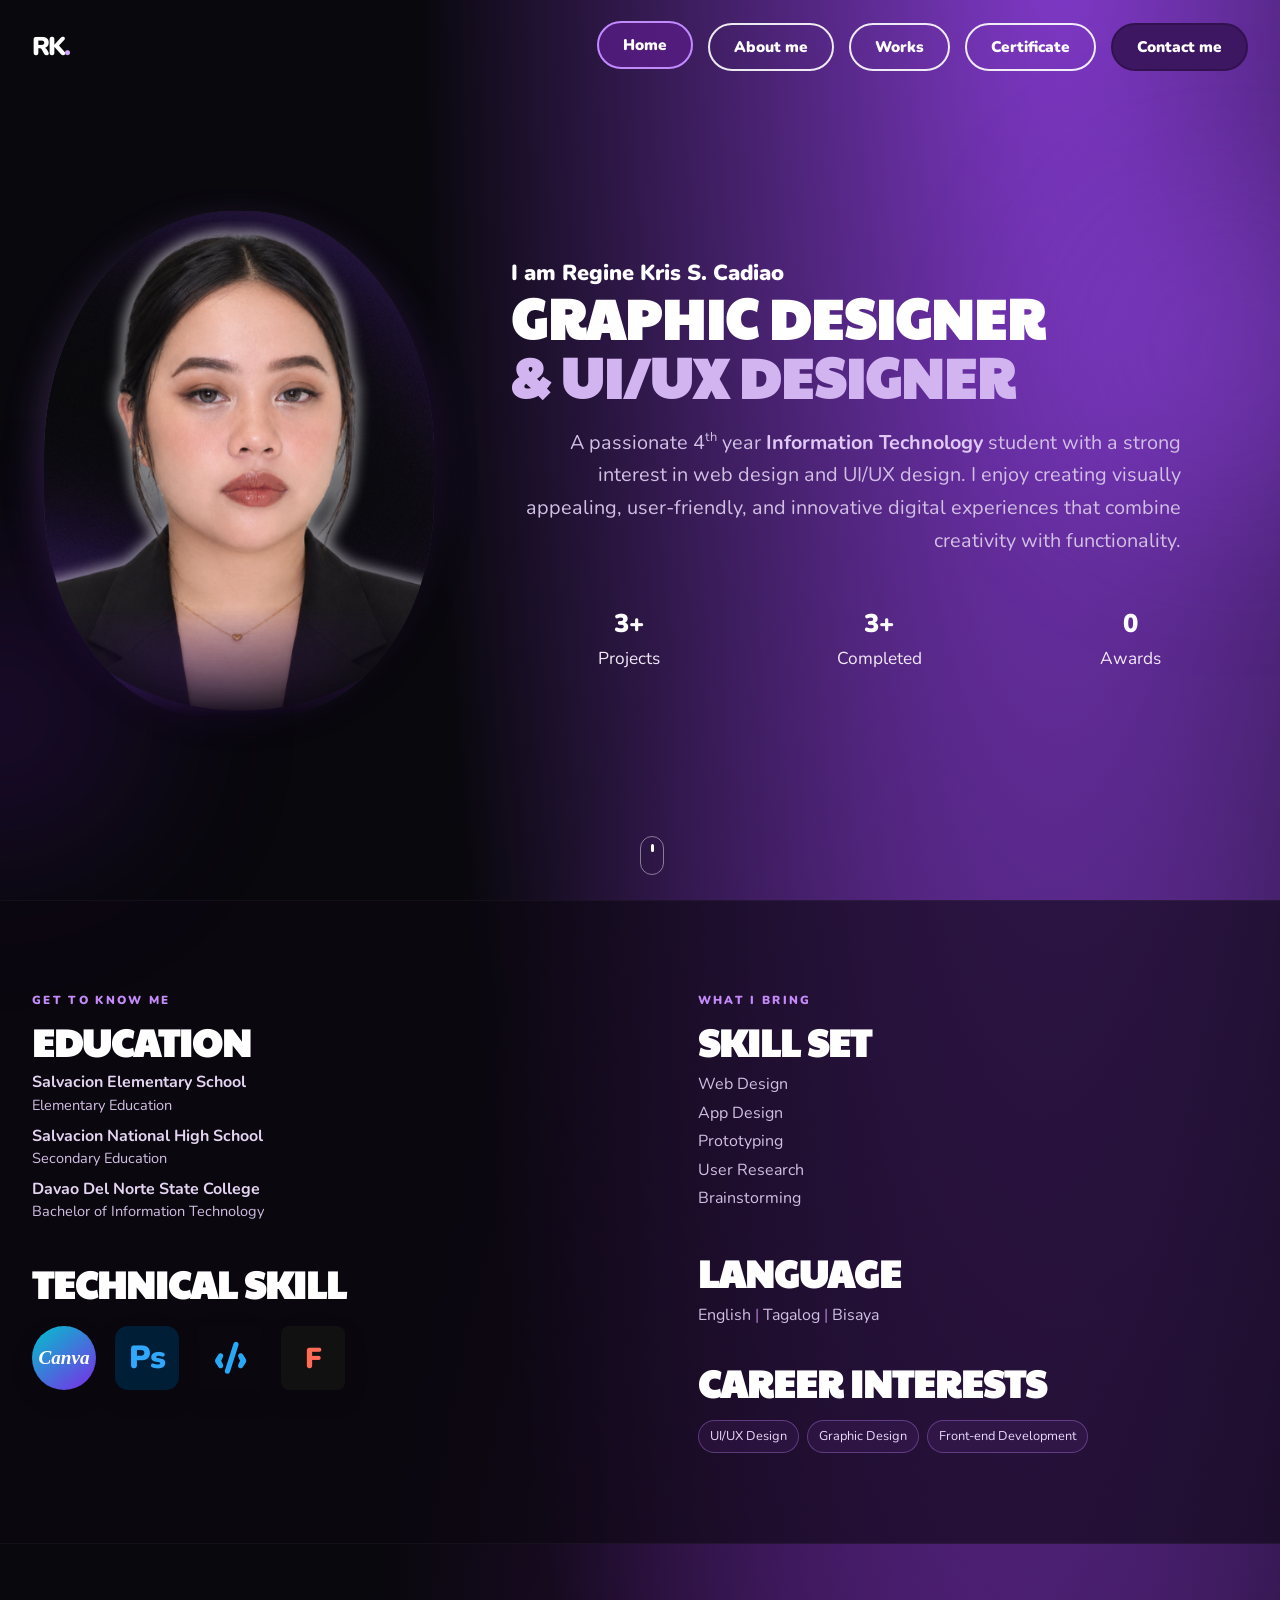
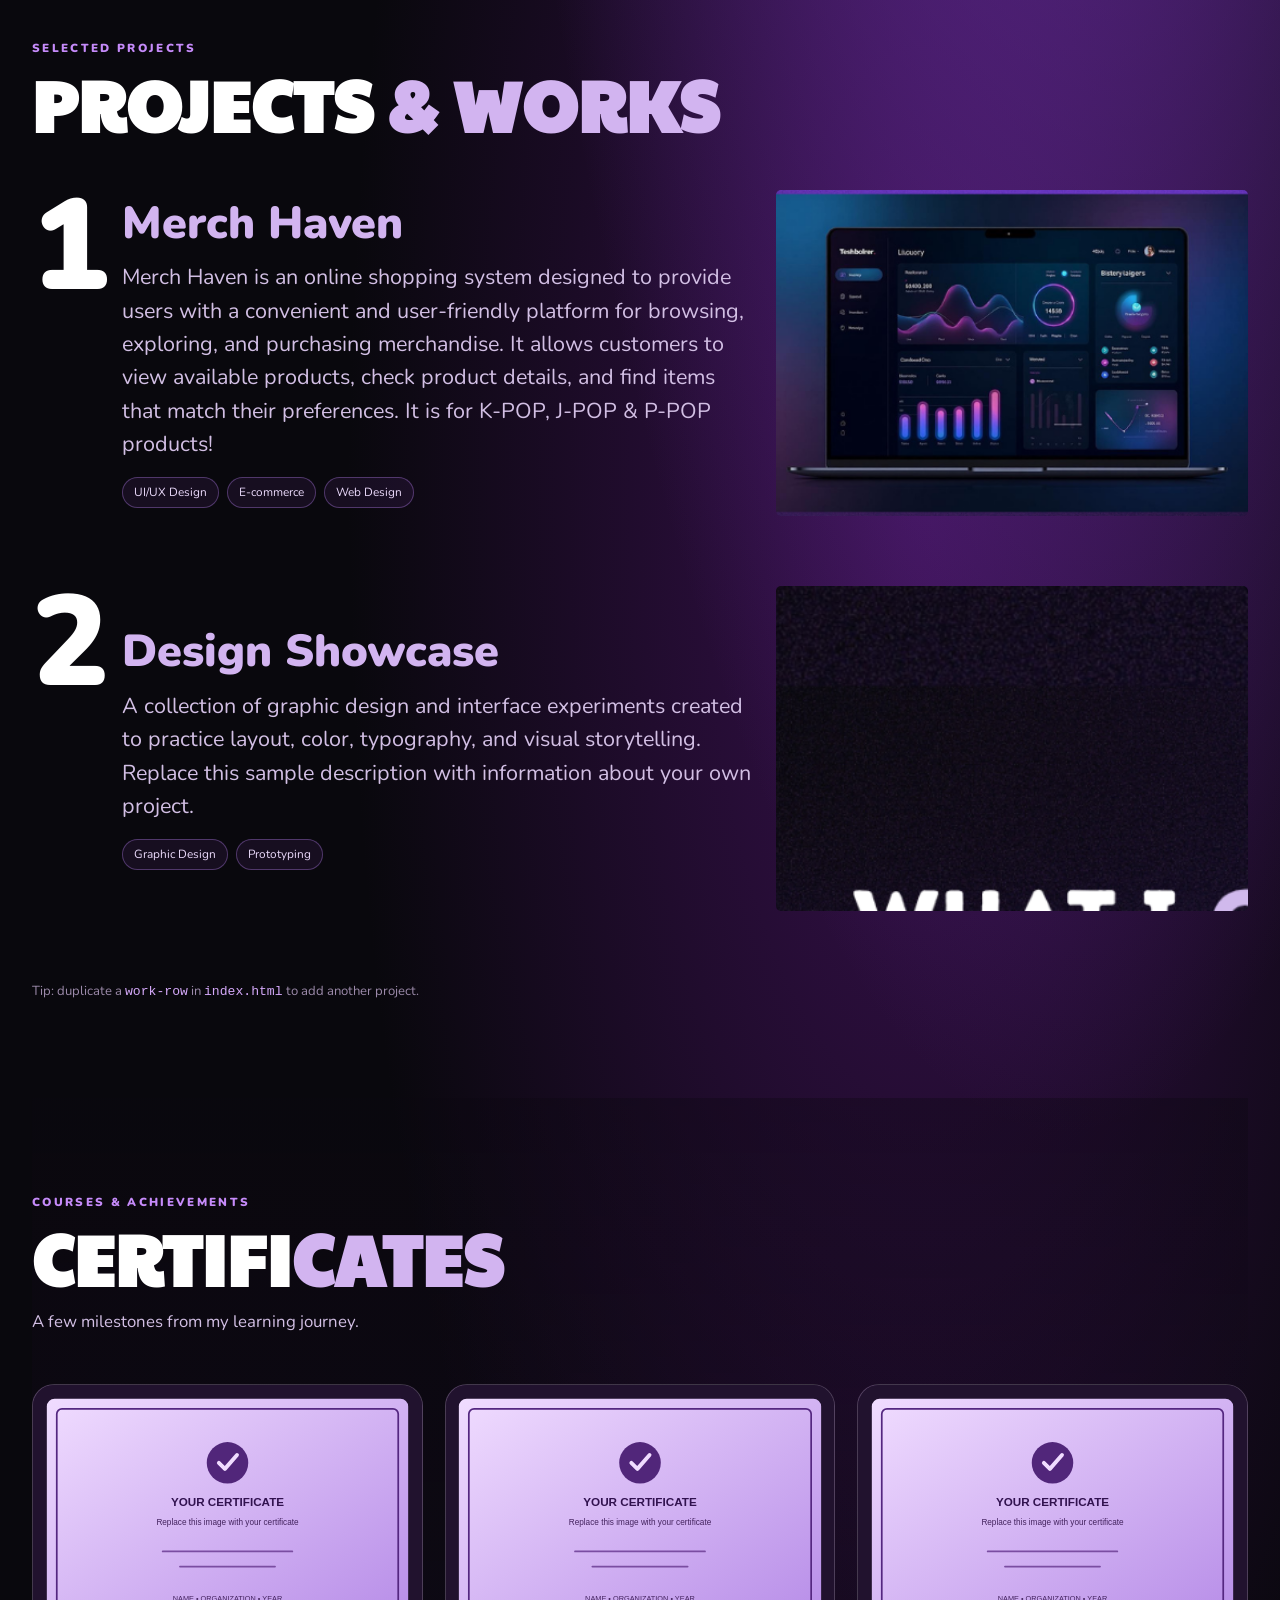
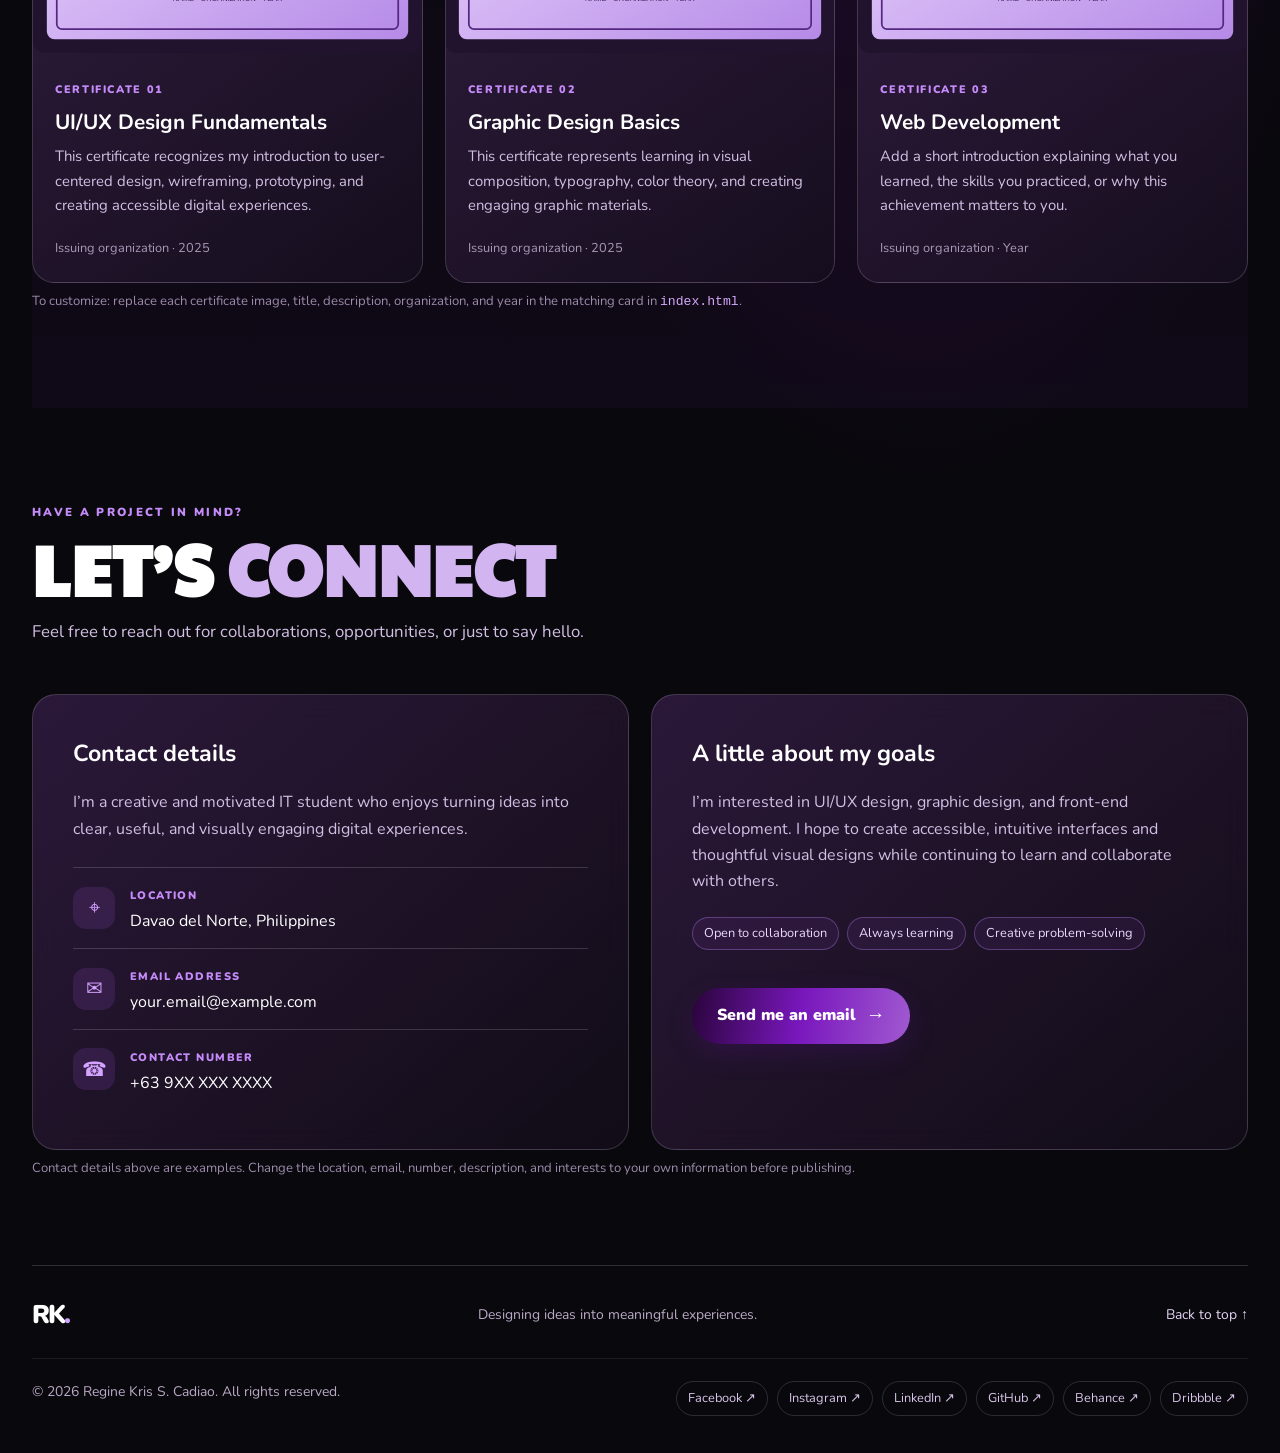
==== index.html @ 36356007 "Add responsive personal portfolio website" ====
<!DOCTYPE html>
<html lang="en">
<head>
  <meta charset="UTF-8">
  <meta name="viewport" content="width=device-width, initial-scale=1.0">
  <meta name="theme-color" content="#160b22">
  <meta name="description" content="Regine Kris S. Cadiao — graphic designer and UI/UX designer portfolio.">
  <title>Regine Kris S. Cadiao | Portfolio</title>
  <link rel="preconnect" href="https://fonts.googleapis.com">
  <link rel="preconnect" href="https://fonts.gstatic.com" crossorigin>
  <link href="https://fonts.googleapis.com/css2?family=Nunito:wght@400;500;600;700;800;900&family=Paytone+One&display=swap" rel="stylesheet">
  <link rel="stylesheet" href="style.css">
</head>
<body>
  <div class="ambient ambient-a"></div><div class="ambient ambient-b"></div>
  <header class="site-header">
    <a class="brand" href="#home" aria-label="Back to home">RK<span>.</span></a>
    <button class="menu-toggle" aria-label="Open navigation" aria-expanded="false"><span></span><span></span><span></span></button>
    <nav class="nav" aria-label="Main navigation">
      <a class="nav-link active" href="#home">Home</a>
      <a class="nav-link" href="#about">About me</a>
      <a class="nav-link" href="#works">Works</a>
      <a class="nav-link" href="#certificate">Certificate</a>
      <a class="nav-link contact-nav" href="#contact">Contact me</a>
    </nav>
  </header>

  <main>
    <!-- HOME -->
    <section class="hero section" id="home">
      <div class="hero-photo reveal">
        <div class="photo-glow"></div>
        <!-- Replace assets/profile.png with your preferred portrait. -->
        <img src="assets/profile.png" alt="Portrait of Regine Kris S. Cadiao">
      </div>
      <div class="hero-content reveal">
        <p class="intro-name">I am Regine Kris S. Cadiao</p>
        <h1>GRAPHIC DESIGNER<br><span>&amp; UI/UX DESIGNER</span></h1>
        <p class="hero-description">A passionate 4<sup>th</sup> year <strong>Information Technology</strong> student with a strong interest in web design and UI/UX design. I enjoy creating visually appealing, user-friendly, and innovative digital experiences that combine creativity with functionality.</p>
        <div class="stats">
          <div><strong>3+</strong><span>Projects</span></div>
          <div><strong>3+</strong><span>Completed</span></div>
          <div><strong>0</strong><span>Awards</span></div>
        </div>
      </div>
      <a class="scroll-cue" href="#about" aria-label="Scroll to About me"><span></span></a>
    </section>

    <!-- ABOUT ME -->
    <section class="about-section section" id="about">
      <div class="about-grid">
        <div class="about-column reveal">
          <p class="eyebrow">GET TO KNOW ME</p>
          <h2>EDUCATION</h2>
          <div class="education-item"><strong>Salvacion Elementary School</strong><span>Elementary Education</span></div>
          <div class="education-item"><strong>Salvacion National High School</strong><span>Secondary Education</span></div>
          <div class="education-item"><strong>Davao Del Norte State College</strong><span>Bachelor of Information Technology</span></div>
          <h2 class="subhead">TECHNICAL SKILL</h2>
          <div class="tool-list" aria-label="Tools and software">
            <div class="tool-badge canva" title="Canva">Canva</div>
            <div class="tool-badge photoshop" title="Adobe Photoshop">Ps</div>
            <div class="tool-badge vscode" title="Visual Studio Code">‹/›</div>
            <div class="tool-badge figma" title="Figma">F</div>
          </div>
        </div>
        <div class="about-column reveal">
          <p class="eyebrow">WHAT I BRING</p>
          <h2>SKILL SET</h2>
          <ul class="plain-list"><li>Web Design</li><li>App Design</li><li>Prototyping</li><li>User Research</li><li>Brainstorming</li></ul>
          <h2 class="subhead">LANGUAGE</h2>
          <p class="language-line">English <span>|</span> Tagalog <span>|</span> Bisaya</p>
          <h2 class="subhead career-heading">CAREER INTERESTS</h2>
          <div class="interest-tags"><span>UI/UX Design</span><span>Graphic Design</span><span>Front-end Development</span></div>
        </div>
      </div>
    </section>

    <!-- WORKS -->
    <section class="works-section section" id="works">
      <div class="section-title reveal"><p class="eyebrow">SELECTED PROJECTS</p><h2>PROJECTS <span>&amp; WORKS</span></h2></div>
      <article class="work-row reveal">
        <div class="work-number">1</div>
        <div class="work-copy"><h3>Merch Haven</h3><p>Merch Haven is an online shopping system designed to provide users with a convenient and user-friendly platform for browsing, exploring, and purchasing merchandise. It allows customers to view available products, check product details, and find items that match their preferences. It is for K-POP, J-POP &amp; P-POP products!</p><div class="tag-row"><span>UI/UX Design</span><span>E-commerce</span><span>Web Design</span></div></div>
        <div class="work-image"><img src="assets/merch-haven.png" alt="Merch Haven dashboard design"></div>
      </article>
      <article class="work-row reverse reveal">
        <div class="work-number">2</div>
        <div class="work-copy"><h3>Design Showcase</h3><p>A collection of graphic design and interface experiments created to practice layout, color, typography, and visual storytelling. Replace this sample description with information about your own project.</p><div class="tag-row"><span>Graphic Design</span><span>Prototyping</span></div></div>
        <div class="work-image"><img src="assets/service-examples.png" alt="Examples of UI/UX and graphic design work"></div>
      </article>
      <p class="edit-note">Tip: duplicate a <code>work-row</code> in <code>index.html</code> to add another project.</p>
    </section>

    <!-- CERTIFICATES: duplicate .certificate-card for each new certificate -->
    <section class="certificate-section section" id="certificate">
      <div class="section-title reveal"><p class="eyebrow">COURSES &amp; ACHIEVEMENTS</p><h2>CERTIFI<span>CATES</span></h2><p class="section-subtitle">A few milestones from my learning journey.</p></div>
      <div class="certificate-grid">
        <article class="certificate-card glass-card reveal">
          <button class="certificate-image" type="button" aria-label="Preview certificate: UI/UX Design Fundamentals"><img src="assets/certificate-placeholder.svg" alt="Placeholder certificate image"></button>
          <div class="certificate-copy"><span class="certificate-label">CERTIFICATE 01</span><h3>UI/UX Design Fundamentals</h3><p>This certificate recognizes my introduction to user-centered design, wireframing, prototyping, and creating accessible digital experiences.</p><span class="certificate-meta">Issuing organization · 2025</span></div>
        </article>
        <article class="certificate-card glass-card reveal">
          <button class="certificate-image" type="button" aria-label="Preview certificate: Graphic Design Basics"><img src="assets/certificate-placeholder.svg" alt="Placeholder certificate image"></button>
          <div class="certificate-copy"><span class="certificate-label">CERTIFICATE 02</span><h3>Graphic Design Basics</h3><p>This certificate represents learning in visual composition, typography, color theory, and creating engaging graphic materials.</p><span class="certificate-meta">Issuing organization · 2025</span></div>
        </article>
        <article class="certificate-card glass-card reveal">
          <button class="certificate-image" type="button" aria-label="Preview certificate: Web Development"><img src="assets/certificate-placeholder.svg" alt="Placeholder certificate image"></button>
          <div class="certificate-copy"><span class="certificate-label">CERTIFICATE 03</span><h3>Web Development</h3><p>Add a short introduction explaining what you learned, the skills you practiced, or why this achievement matters to you.</p><span class="certificate-meta">Issuing organization · Year</span></div>
        </article>
      </div>
      <p class="edit-note">To customize: replace each certificate image, title, description, organization, and year in the matching card in <code>index.html</code>.</p>
    </section>

    <!-- CONTACT -->
    <section class="contact-section section" id="contact">
      <div class="section-title reveal"><p class="eyebrow">HAVE A PROJECT IN MIND?</p><h2>LET’S <span>CONNECT</span></h2><p class="section-subtitle">Feel free to reach out for collaborations, opportunities, or just to say hello.</p></div>
      <div class="contact-grid">
        <div class="contact-details glass-card reveal">
          <h3>Contact details</h3>
          <p class="contact-intro">I’m a creative and motivated IT student who enjoys turning ideas into clear, useful, and visually engaging digital experiences.</p>
          <div class="contact-item"><span class="contact-icon">⌖</span><div><small>LOCATION</small><p>Davao del Norte, Philippines</p></div></div>
          <div class="contact-item"><span class="contact-icon">✉</span><div><small>EMAIL ADDRESS</small><p><a href="mailto:your.email@example.com">your.email@example.com</a></p></div></div>
          <div class="contact-item"><span class="contact-icon">☎</span><div><small>CONTACT NUMBER</small><p>+63 9XX XXX XXXX</p></div></div>
        </div>
        <div class="contact-details glass-card reveal">
          <h3>A little about my goals</h3>
          <p>I’m interested in UI/UX design, graphic design, and front-end development. I hope to create accessible, intuitive interfaces and thoughtful visual designs while continuing to learn and collaborate with others.</p>
          <div class="interest-tags contact-tags"><span>Open to collaboration</span><span>Always learning</span><span>Creative problem-solving</span></div>
          <a class="primary-button" href="mailto:your.email@example.com">Send me an email <span>→</span></a>
        </div>
      </div>
      <p class="edit-note">Contact details above are examples. Change the location, email, number, description, and interests to your own information before publishing.</p>
    </section>
  </main>

  <footer class="site-footer">
    <div class="footer-top"><a class="brand" href="#home">RK<span>.</span></a><p>Designing ideas into meaningful experiences.</p><a href="#home" class="back-top">Back to top ↑</a></div>
    <div class="footer-bottom"><p>© <span id="year"></span> Regine Kris S. Cadiao. All rights reserved.</p>
      <div class="social-links" aria-label="Social media links">
        <!-- Replace each # with your real profile URL. -->
        <a href="#" aria-label="Facebook">Facebook ↗</a>
        <a href="#" aria-label="Instagram">Instagram ↗</a>
        <a href="#" aria-label="LinkedIn">LinkedIn ↗</a>
        <a href="#" aria-label="GitHub">GitHub ↗</a>
        <a href="#" aria-label="Behance">Behance ↗</a>
        <a href="#" aria-label="Dribbble">Dribbble ↗</a>
      </div>
    </div>
  </footer>

  <!-- Certificate image preview modal -->
  <div class="image-modal" role="dialog" aria-modal="true" aria-label="Certificate image preview" hidden>
    <button class="modal-close" aria-label="Close image preview">×</button>
    <img src="" alt="Expanded certificate">
  </div>
  <script src="script.js"></script>
</body>
</html>
---- style.css ----
/* Portfolio theme: dark plum, violet glow, lilac typography */
:root{--bg:#09080d;--panel:rgba(30,17,43,.78);--text:#fff;--muted:#d2bfe4;--purple:#9c4ee7;--lilac:#d2b4f0;--line:rgba(255,255,255,.16);--max:1240px}
*{box-sizing:border-box}html{scroll-behavior:smooth;scroll-padding-top:90px}body{margin:0;min-width:320px;overflow-x:hidden;color:var(--text);font-family:"Nunito",sans-serif;line-height:1.65;background:radial-gradient(ellipse at 83% -5%,#853bd0 0,transparent 43%),radial-gradient(ellipse at 72% 45%,#38104e 0,transparent 44%),#09080d}a{color:inherit;text-decoration:none}button{font:inherit}img{max-width:100%;display:block}::selection{background:#9b4be7;color:#fff}
.ambient{position:fixed;z-index:-1;pointer-events:none;border-radius:50%;filter:blur(85px);opacity:.26}.ambient-a{width:340px;height:340px;right:-120px;top:20%;background:#a34eff;animation:drift 12s ease-in-out infinite alternate}.ambient-b{width:280px;height:280px;left:-140px;bottom:5%;background:#51178d;animation:drift 10s ease-in-out infinite alternate-reverse}
.site-header{width:min(var(--max),calc(100% - 64px));height:94px;margin:auto;display:flex;align-items:center;justify-content:space-between;position:relative;z-index:20}.brand{font-size:1.6rem;font-weight:900;letter-spacing:-2px}.brand span{color:#d2a3ff}.nav{display:flex;align-items:center;gap:15px}.nav-link{padding:9px 24px;border:2px solid rgba(255,255,255,.9);border-radius:100px;font-size:.96rem;font-weight:900;white-space:nowrap;transition:background .25s,transform .25s,border-color .25s}.nav-link:hover,.nav-link.active{background:rgba(89,29,135,.78);border-color:#c28aff;transform:translateY(-2px)}.contact-nav{background:#3e1763;border-color:#32124e}.menu-toggle{display:none;background:transparent;border:0;padding:8px;cursor:pointer}.menu-toggle span{display:block;width:26px;height:2px;margin:5px;background:#fff;border-radius:5px;transition:.25s}
.section{width:min(var(--max),calc(100% - 64px));margin-inline:auto}.hero{min-height:calc(100svh - 94px);display:grid;grid-template-columns:minmax(260px,.72fr) minmax(450px,1.28fr);align-items:center;gap:clamp(35px,5vw,75px);padding:15px 0 80px;position:relative}.hero-photo{width:min(100%,390px);justify-self:center;position:relative;isolation:isolate;animation:float-in .9s both}.photo-glow{position:absolute;inset:7% 4% 5%;z-index:-1;border-radius:48%;background:linear-gradient(140deg,#d0a1ff,#6725ad,#1a0c22);filter:blur(27px);opacity:.65}.hero-photo img{width:100%;aspect-ratio:4/5.2;object-fit:cover;object-position:center 20%;border-radius:48% 48% 43% 43%;filter:drop-shadow(0 0 14px rgba(255,255,255,.25));-webkit-mask-image:linear-gradient(#000 0 78%,transparent 100%);mask-image:linear-gradient(#000 0 78%,transparent 100%)}.hero-content{animation:copy-in .9s .12s both}.intro-name{font-size:clamp(1rem,1.7vw,1.4rem);font-weight:900;margin:0 0 -4px}.hero h1,.section-title h2{font-family:"Paytone One",sans-serif;line-height:1.08;letter-spacing:.015em;font-size:clamp(2.4rem,4.3vw,4.3rem);margin:0 0 20px}.hero h1 span,.section-title h2 span{color:var(--lilac)}.hero-description{max-width:670px;margin:0;color:var(--muted);font-size:clamp(1rem,1.55vw,1.28rem);line-height:1.65;text-align:right}.hero-description strong{color:#e1c9f5}.hero-description sup{font-size:.65em}.stats{display:grid;grid-template-columns:repeat(3,1fr);gap:15px;margin-top:45px;text-align:center}.stats div{display:grid;gap:0}.stats strong{font-size:1.6rem;font-weight:900}.stats span{font-size:1.08rem;color:#f2e9f8}.scroll-cue{position:absolute;bottom:25px;left:50%;height:39px;width:24px;border:1px solid #ffffff70;border-radius:20px;display:flex;justify-content:center;padding-top:7px}.scroll-cue span{width:3px;height:8px;background:white;border-radius:5px;animation:scroll-dot 1.4s infinite}
.about-section{width:100%;padding:90px max(32px,calc((100% - var(--max))/2));background:rgba(12,8,17,.6);border-block:1px solid rgba(255,255,255,.035)}.about-grid{max-width:var(--max);margin:auto;display:grid;grid-template-columns:1fr 1fr;gap:clamp(40px,9vw,120px)}.eyebrow{color:#c68bfa;font-weight:900;letter-spacing:.2em;font-size:.73rem;margin:0 0 8px}.about-column h2{font-family:"Paytone One",sans-serif;font-size:clamp(1.8rem,3vw,2.5rem);line-height:1.2;margin:0 0 7px}.education-item{display:flex;flex-direction:column;margin:0 0 9px;color:var(--muted);line-height:1.45}.education-item strong{font-size:1rem;font-weight:700;color:#e4d4f2}.education-item span{font-size:.91rem}.subhead{margin-top:38px!important}.tool-list{display:flex;gap:19px;align-items:center;flex-wrap:wrap;margin-top:20px}.tool-badge{height:64px;width:64px;display:grid;place-items:center;font-weight:900;font-size:1.8rem;box-shadow:0 9px 25px #0002;transition:transform .25s}.tool-badge:hover{transform:translateY(-5px) rotate(-3deg)}.canva{border-radius:50%;background:linear-gradient(140deg,#00c4cc,#7d2ae8);font-family:Georgia,serif;font-style:italic;font-size:1.2rem}.photoshop{background:#001e36;color:#31a8ff;border-radius:13px;font-size:2rem}.vscode{color:#27a9f5;font-size:2.4rem}.figma{background:#111;color:#ff6b55;border-radius:8px}.plain-list{list-style:none;padding:0;margin:0;color:var(--muted)}.plain-list li{margin:2px 0}.language-line{color:var(--muted);margin:0}.language-line span{color:#a879cb}.career-heading{margin-top:30px!important}.interest-tags,.tag-row{display:flex;flex-wrap:wrap;gap:8px;margin-top:15px}.interest-tags span,.tag-row span{font-size:.8rem;border:1px solid #c28aff55;background:#8c42c51b;padding:5px 11px;border-radius:40px;color:#ead9fa}
.works-section,.certificate-section,.contact-section{padding-block:95px}.section-title{margin-bottom:48px}.section-title h2{font-size:clamp(2.5rem,5.5vw,4.6rem);margin-bottom:12px}.section-subtitle{color:var(--muted);font-size:1.05rem;margin:0;max-width:700px}.work-row{display:grid;grid-template-columns:65px minmax(0,1.2fr) minmax(280px,.9fr);gap:25px;align-items:center;margin-bottom:70px}.work-row.reverse{grid-template-columns:65px minmax(0,1.2fr) minmax(280px,.9fr)}.work-number{font-size:clamp(5rem,10vw,9rem);font-weight:900;line-height:.9;align-self:start;color:white}.work-copy h3{font-size:clamp(1.8rem,3.5vw,3rem);line-height:1.15;color:var(--lilac);margin:0 0 12px;font-weight:900}.work-copy p{font-size:clamp(1rem,1.7vw,1.35rem);line-height:1.55;color:var(--muted);margin:0}.work-image{overflow:hidden;border-radius:5px;background:#171020}.work-image img{width:100%;aspect-ratio:1.45;object-fit:cover;transition:transform .5s}.work-image:hover img{transform:scale(1.045)}.tag-row span{font-size:.74rem}.edit-note{font-size:.82rem;color:#9c8aaa;margin:8px 0 0}.edit-note code{color:#d5a9fa}
.certificate-section{background:linear-gradient(180deg,rgba(12,8,17,.35),rgba(70,25,100,.12));}.certificate-grid{display:grid;grid-template-columns:repeat(3,minmax(0,1fr));gap:22px}.certificate-card{overflow:hidden;border-radius:22px;background:linear-gradient(145deg,rgba(57,34,73,.85),rgba(22,14,30,.88));border:1px solid var(--line);transition:transform .3s,border-color .3s}.certificate-card:hover{transform:translateY(-7px);border-color:#c28aff80}.certificate-image{display:block;width:100%;padding:0;border:0;background:transparent;cursor:zoom-in;overflow:hidden}.certificate-image img{width:100%;aspect-ratio:1.45;object-fit:cover;transition:transform .4s}.certificate-image:hover img{transform:scale(1.035)}.certificate-copy{padding:22px}.certificate-label{font-size:.68rem;letter-spacing:.15em;color:#c68bfa;font-weight:900}.certificate-copy h3{font-size:1.3rem;line-height:1.3;margin:8px 0}.certificate-copy p{font-size:.93rem;color:var(--muted);margin:0 0 16px}.certificate-meta{font-size:.8rem;color:#a999b6}
.contact-section{padding-bottom:70px}.contact-grid{display:grid;grid-template-columns:1fr 1fr;gap:22px}.contact-details{padding:clamp(24px,4vw,40px);border-radius:24px;background:linear-gradient(140deg,rgba(51,28,67,.82),rgba(18,13,24,.9));border:1px solid var(--line);backdrop-filter:blur(14px)}.contact-details h3{font-size:1.45rem;margin:0 0 13px}.contact-details>p{color:var(--muted)}.contact-intro{margin-bottom:25px}.contact-item{display:flex;gap:15px;align-items:center;padding:13px 0;border-top:1px solid var(--line)}.contact-icon{width:42px;height:42px;display:grid;place-items:center;border-radius:13px;background:#9a51d52a;color:#d4a2ff;font-size:1.25rem}.contact-item small{font-size:.68rem;letter-spacing:.13em;color:#c68bfa;font-weight:900}.contact-item p{margin:1px 0 0;overflow-wrap:anywhere}.contact-item a:hover{color:#d7aaff}.contact-tags{margin:22px 0 28px}.contact-details .primary-button{margin-top:10px}.primary-button{display:inline-flex;justify-content:center;align-items:center;gap:10px;padding:12px 25px;border-radius:50px;background:linear-gradient(100deg,#2a043b,#7917bd,#a15ad1);font-weight:900;box-shadow:0 9px 28px #6814a633;transition:transform .25s,box-shadow .25s}.primary-button:hover{transform:translateY(-3px);box-shadow:0 14px 35px #8f39d855}.primary-button span{font-size:1.2rem}
.site-footer{width:min(var(--max),calc(100% - 64px));margin:15px auto 0;border-top:1px solid var(--line);padding:28px 0 35px}.footer-top,.footer-bottom{display:flex;align-items:center;justify-content:space-between;gap:20px}.footer-top p,.footer-bottom p{margin:0;color:#b9a9c5;font-size:.87rem}.back-top{font-size:.87rem;color:#e4d2f3}.back-top:hover{color:white}.footer-bottom{border-top:1px solid rgba(255,255,255,.08);padding-top:22px;margin-top:22px;align-items:flex-start}.social-links{display:flex;flex-wrap:wrap;justify-content:flex-end;gap:9px}.social-links a{font-size:.8rem;color:#d8c4e8;border:1px solid #ffffff26;border-radius:30px;padding:6px 11px;transition:background .2s,color .2s}.social-links a:hover{background:#8d43c2;color:white}.image-modal{position:fixed;inset:0;z-index:50;background:#08050deF;display:grid;place-items:center;padding:35px}.image-modal[hidden]{display:none}.image-modal img{max-width:min(100%,1000px);max-height:85svh;object-fit:contain;border-radius:8px;box-shadow:0 15px 60px #0008}.modal-close{position:absolute;right:24px;top:15px;border:0;background:transparent;color:#fff;font-size:2.7rem;cursor:pointer}
.reveal{opacity:0;transform:translateY(25px);transition:opacity .7s ease,transform .7s cubic-bezier(.2,.7,.2,1)}.reveal.is-visible{opacity:1;transform:translateY(0)}.certificate-card:nth-child(2){transition-delay:.1s}.certificate-card:nth-child(3){transition-delay:.2s}
@keyframes float-in{from{opacity:0;transform:translateY(25px) scale(.98)}to{opacity:1;transform:translateY(0) scale(1)}}@keyframes copy-in{from{opacity:0;transform:translateX(24px)}to{opacity:1;transform:translateX(0)}}@keyframes drift{to{transform:translate3d(25px,-20px,0) scale(1.08)}}@keyframes scroll-dot{0%,100%{transform:translateY(0);opacity:1}70%{transform:translateY(9px);opacity:.2}}
@media(max-width:1050px){.site-header,.section,.site-footer{width:calc(100% - 44px)}.nav{gap:8px}.nav-link{padding:9px 15px;font-size:.86rem}.hero{grid-template-columns:minmax(220px,.75fr) minmax(390px,1.25fr);gap:30px}.work-row,.work-row.reverse{grid-template-columns:52px minmax(0,1.1fr) minmax(240px,.9fr);gap:18px}.work-number{font-size:6rem}.about-section{padding-inline:22px}.certificate-grid{gap:15px}.certificate-copy{padding:17px}}
@media(max-width:760px){html{scroll-padding-top:76px}.site-header{width:calc(100% - 36px);height:76px}.brand{font-size:1.45rem}.menu-toggle{display:block;position:relative;z-index:22}.nav{position:absolute;top:66px;left:0;right:0;display:flex;flex-direction:column;align-items:stretch;gap:8px;padding:14px;border:1px solid var(--line);border-radius:20px;background:#100918f7;backdrop-filter:blur(18px);opacity:0;visibility:hidden;transform:translateY(-8px);transition:opacity .25s,transform .25s,visibility .25s}.nav.open{opacity:1;visibility:visible;transform:translateY(0)}.nav-link{text-align:center;padding:11px 15px}.menu-toggle[aria-expanded=true] span:first-child{transform:translateY(7px) rotate(45deg)}.menu-toggle[aria-expanded=true] span:nth-child(2){opacity:0}.menu-toggle[aria-expanded=true] span:last-child{transform:translateY(-7px) rotate(-45deg)}.section,.site-footer{width:calc(100% - 36px)}.hero{min-height:auto;padding:24px 0 65px;grid-template-columns:1fr;gap:8px}.hero-photo{width:min(65%,300px);order:0}.hero-photo img{aspect-ratio:4/4.6}.hero-content{text-align:center;padding-top:10px}.intro-name{font-size:1.05rem}.hero h1{font-size:clamp(2.1rem,8vw,3.5rem);margin:8px 0 17px}.hero-description{text-align:center;font-size:1rem}.stats{margin-top:27px;gap:7px}.stats strong{font-size:1.35rem}.stats span{font-size:.9rem}.scroll-cue{display:none}.about-section{padding:60px 18px}.about-grid{grid-template-columns:1fr;gap:42px}.about-column h2{font-size:2rem}.subhead{margin-top:27px!important}.tool-badge{width:56px;height:56px}.works-section,.certificate-section,.contact-section{padding-block:65px}.section-title{margin-bottom:30px}.section-title h2{font-size:clamp(2.25rem,9vw,3.6rem)}.work-row,.work-row.reverse{grid-template-columns:43px 1fr;gap:13px 15px;margin-bottom:48px}.work-number{font-size:4.7rem;grid-row:span 2}.work-copy h3{font-size:1.8rem}.work-copy p{font-size:1rem}.work-image{grid-column:2;grid-row:2;margin-top:7px}.certificate-grid{grid-template-columns:1fr;gap:18px}.certificate-image img{aspect-ratio:1.65}.certificate-copy{padding:21px}.contact-grid{grid-template-columns:1fr}.contact-details{padding:25px}.footer-top{flex-wrap:wrap}.footer-top p{order:3;flex-basis:100%}.footer-bottom{flex-direction:column}.social-links{justify-content:flex-start}.edit-note{line-height:1.5}}
@media(max-width:380px){.hero-photo{width:75%}.hero h1{font-size:2rem}.work-row,.work-row.reverse{grid-template-columns:32px 1fr;gap:12px}.work-number{font-size:3.7rem}.work-copy h3{font-size:1.5rem}.contact-details{padding:20px}.tool-list{gap:12px}}
@media(prefers-reduced-motion:reduce){*,*::before,*::after{animation-duration:.01ms!important;animation-iteration-count:1!important;scroll-behavior:auto!important;transition-duration:.01ms!important}.reveal{opacity:1;transform:none}}
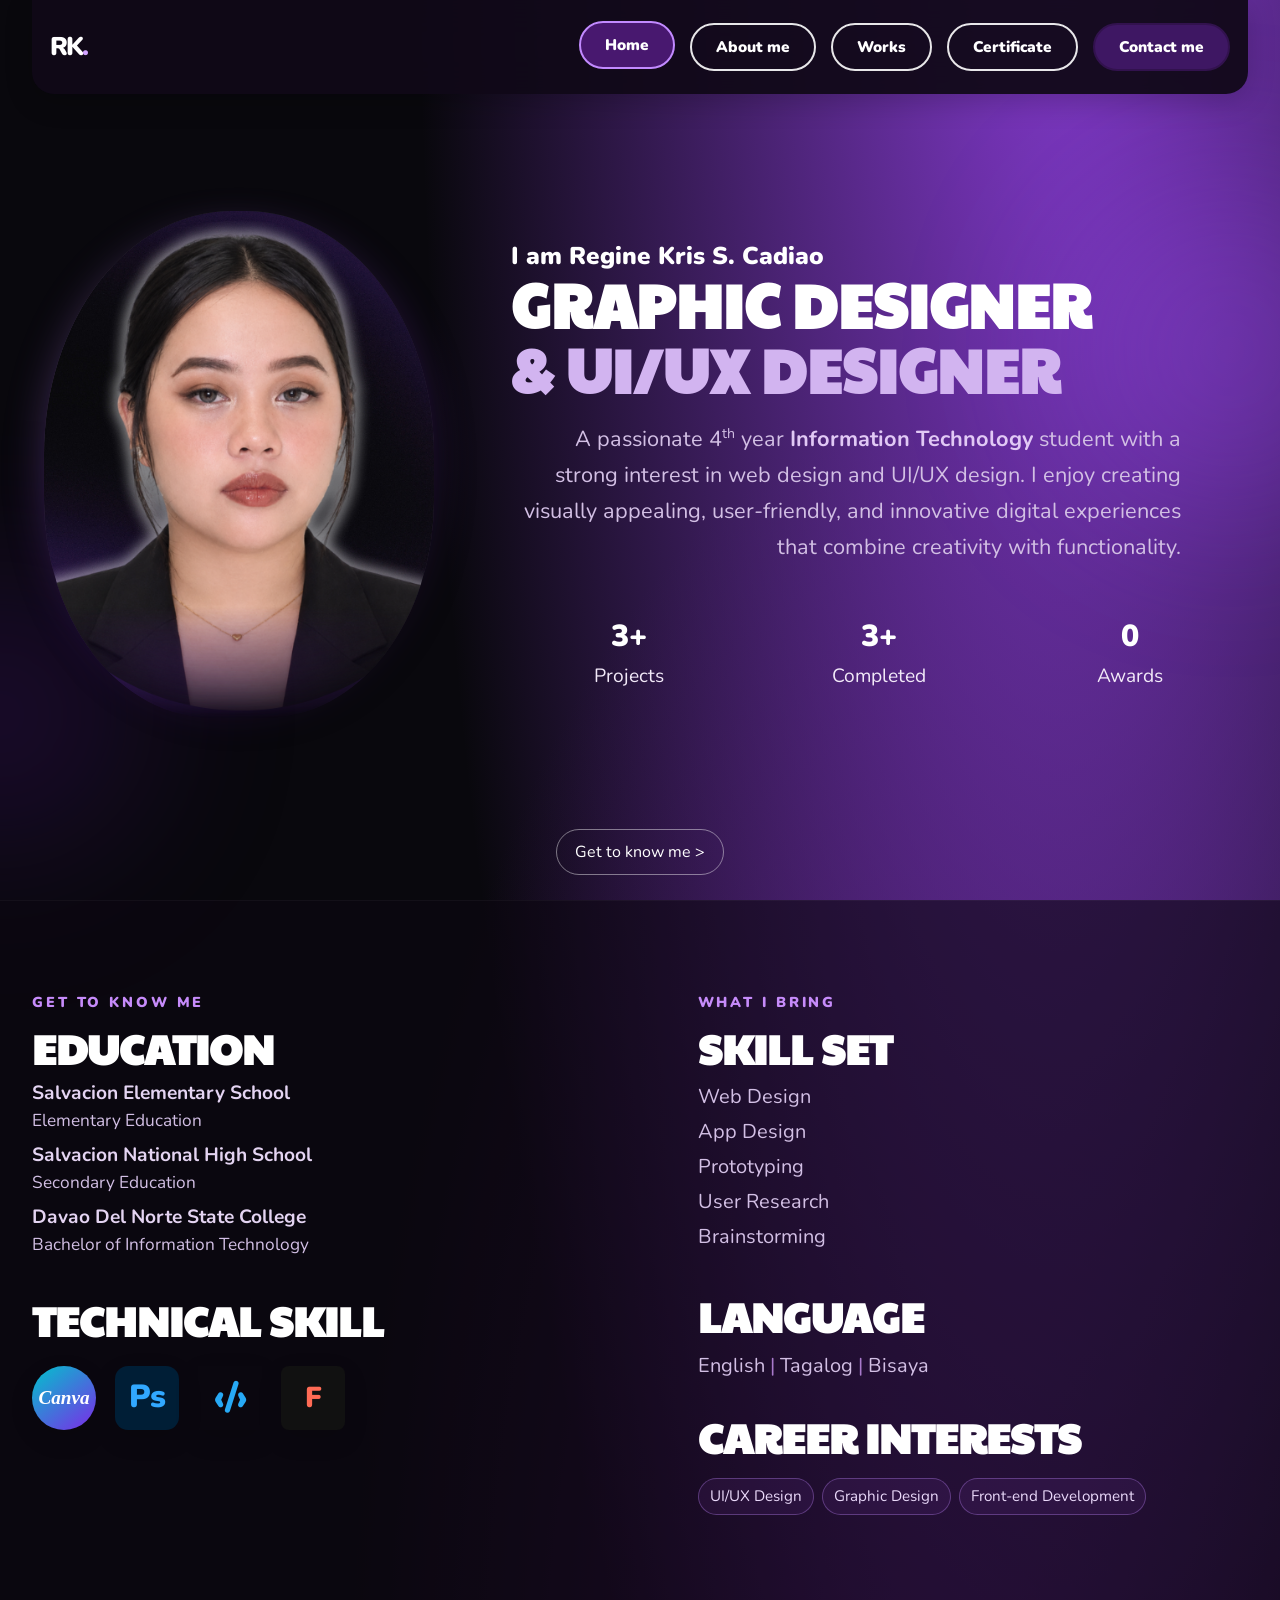
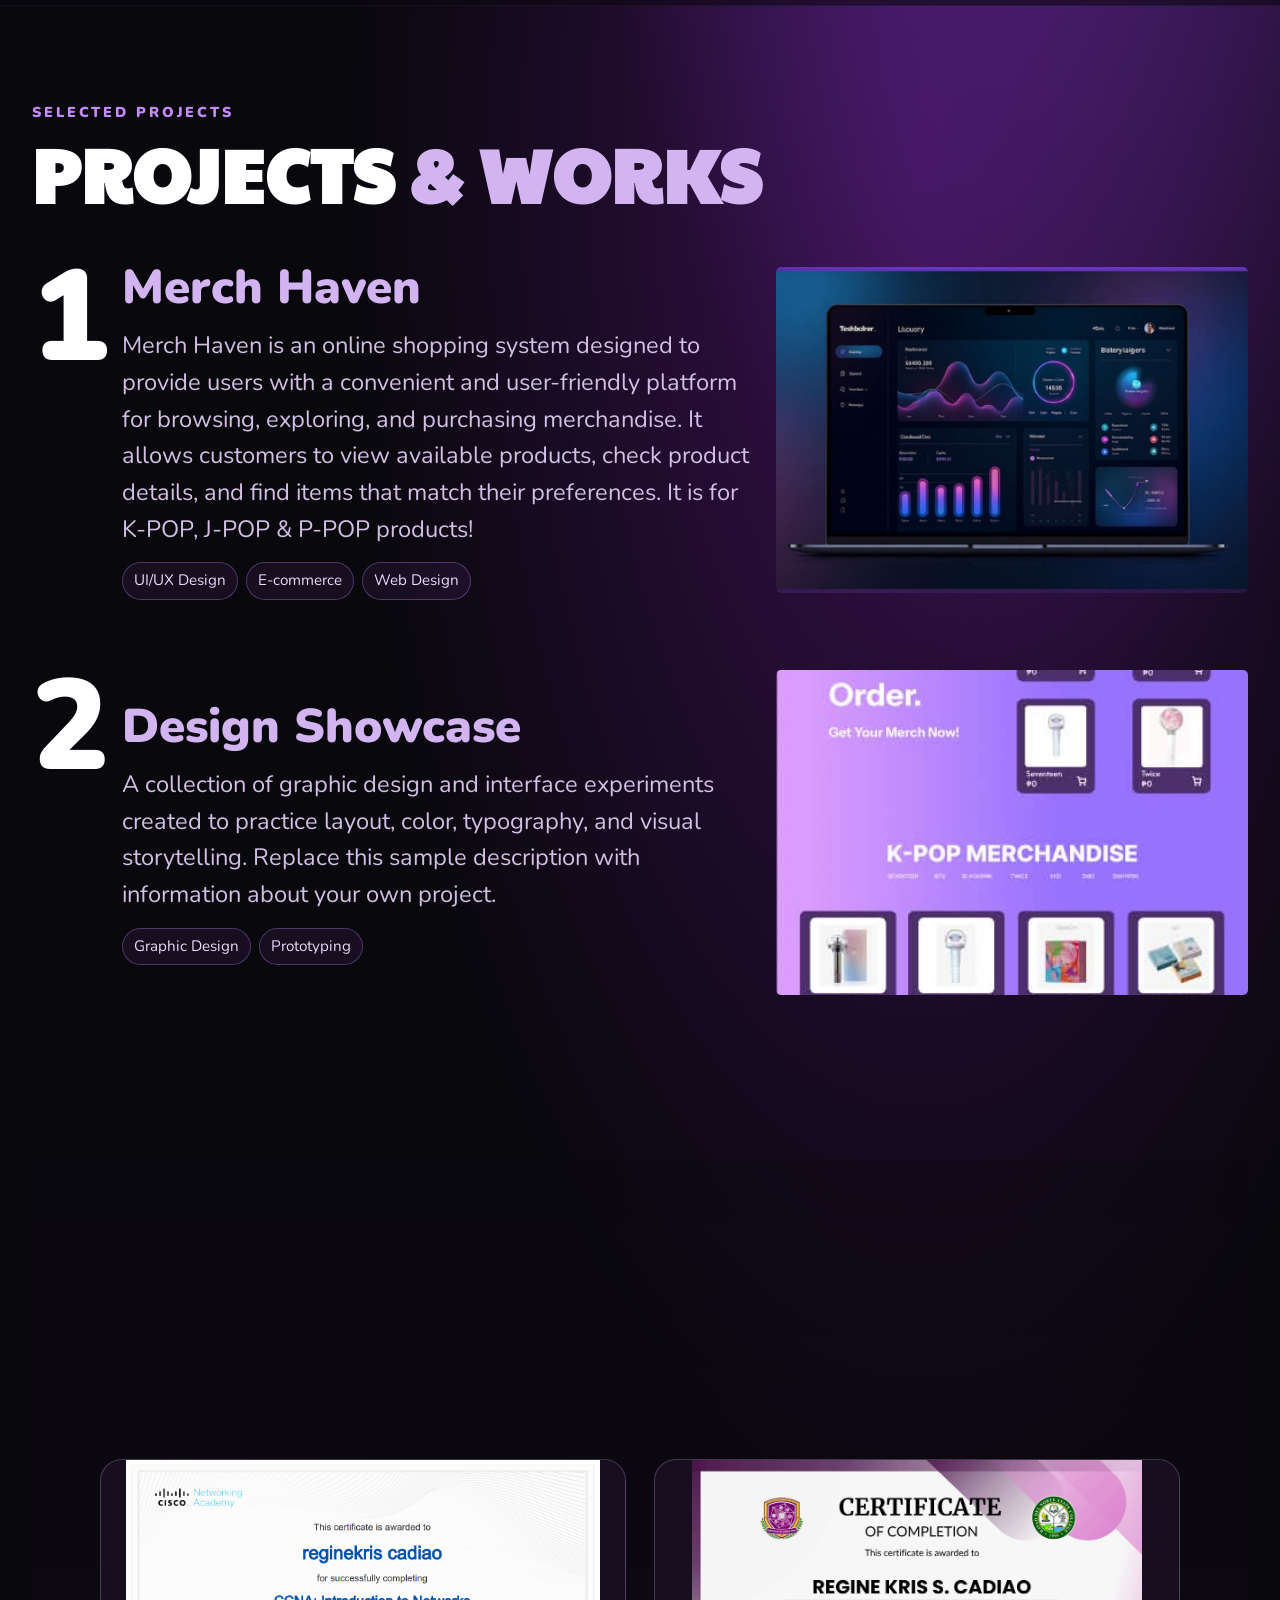
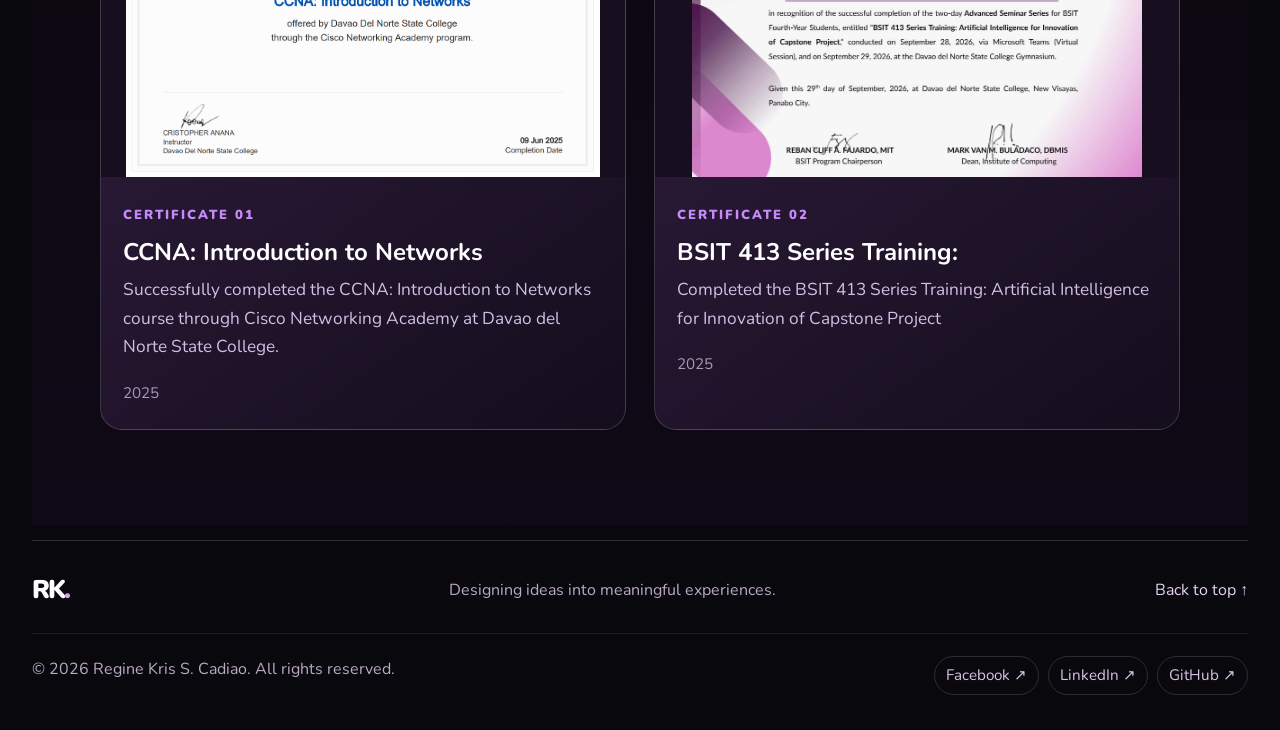
==== commit d9a5e44e: "Improve portfolio typography and transitions with dedicated contact page" ====
--- a/index.html
+++ b/index.html
@@ -21,7 +21,7 @@
       <a class="nav-link" href="#about">About me</a>
       <a class="nav-link" href="#works">Works</a>
       <a class="nav-link" href="#certificate">Certificate</a>
-      <a class="nav-link contact-nav" href="#contact">Contact me</a>
+      <a class="nav-link contact-nav" href="contact.html">Contact me</a>
     </nav>
   </header>
 
@@ -43,7 +43,7 @@
           <div><strong>0</strong><span>Awards</span></div>
         </div>
       </div>
-      <a class="scroll-cue" href="#about" aria-label="Scroll to About me"><span></span></a>
+      <a class="scroll-cue" href="#about" aria-label="Scroll to About me"><span> Get to know me > </span></a>
     </section>
 
     <!-- ABOUT ME -->
@@ -86,9 +86,8 @@
       <article class="work-row reverse reveal">
         <div class="work-number">2</div>
         <div class="work-copy"><h3>Design Showcase</h3><p>A collection of graphic design and interface experiments created to practice layout, color, typography, and visual storytelling. Replace this sample description with information about your own project.</p><div class="tag-row"><span>Graphic Design</span><span>Prototyping</span></div></div>
-        <div class="work-image"><img src="assets/service-examples.png" alt="Examples of UI/UX and graphic design work"></div>
+        <div class="work-image"><img src="web.jpg" alt="Examples of UI/UX and graphic design work"></div>
       </article>
-      <p class="edit-note">Tip: duplicate a <code>work-row</code> in <code>index.html</code> to add another project.</p>
     </section>
 
     <!-- CERTIFICATES: duplicate .certificate-card for each new certificate -->
@@ -96,41 +95,16 @@
       <div class="section-title reveal"><p class="eyebrow">COURSES &amp; ACHIEVEMENTS</p><h2>CERTIFI<span>CATES</span></h2><p class="section-subtitle">A few milestones from my learning journey.</p></div>
       <div class="certificate-grid">
         <article class="certificate-card glass-card reveal">
-          <button class="certificate-image" type="button" aria-label="Preview certificate: UI/UX Design Fundamentals"><img src="assets/certificate-placeholder.svg" alt="Placeholder certificate image"></button>
-          <div class="certificate-copy"><span class="certificate-label">CERTIFICATE 01</span><h3>UI/UX Design Fundamentals</h3><p>This certificate recognizes my introduction to user-centered design, wireframing, prototyping, and creating accessible digital experiences.</p><span class="certificate-meta">Issuing organization · 2025</span></div>
+          <button class="certificate-image" type="button" aria-label="Preview certificate: CCNA Introduction to Networks"><img src="cert1.png" alt="CCNA Introduction to Networks certificate"></button>
+          <div class="certificate-copy"><span class="certificate-label">CERTIFICATE 01</span><h3>CCNA: Introduction to Networks</h3><p>Successfully completed the CCNA: Introduction to Networks course through Cisco Networking Academy at Davao del Norte State College.</p><span class="certificate-meta"> 2025</span></div>
         </article>
         <article class="certificate-card glass-card reveal">
-          <button class="certificate-image" type="button" aria-label="Preview certificate: Graphic Design Basics"><img src="assets/certificate-placeholder.svg" alt="Placeholder certificate image"></button>
-          <div class="certificate-copy"><span class="certificate-label">CERTIFICATE 02</span><h3>Graphic Design Basics</h3><p>This certificate represents learning in visual composition, typography, color theory, and creating engaging graphic materials.</p><span class="certificate-meta">Issuing organization · 2025</span></div>
-        </article>
-        <article class="certificate-card glass-card reveal">
-          <button class="certificate-image" type="button" aria-label="Preview certificate: Web Development"><img src="assets/certificate-placeholder.svg" alt="Placeholder certificate image"></button>
-          <div class="certificate-copy"><span class="certificate-label">CERTIFICATE 03</span><h3>Web Development</h3><p>Add a short introduction explaining what you learned, the skills you practiced, or why this achievement matters to you.</p><span class="certificate-meta">Issuing organization · Year</span></div>
+          <button class="certificate-image" type="button" aria-label="Preview certificate: BSIT 413 Series Training"><img src="cert2.jpg" alt="BSIT 413 Series Training certificate"></button>
+          <div class="certificate-copy"><span class="certificate-label">CERTIFICATE 02</span><h3>BSIT 413 Series Training:</h3><p>Completed the BSIT 413 Series Training: Artificial Intelligence for Innovation of Capstone Project</p><span class="certificate-meta"> 2025</span></div>
         </article>
       </div>
-      <p class="edit-note">To customize: replace each certificate image, title, description, organization, and year in the matching card in <code>index.html</code>.</p>
     </section>
 
-    <!-- CONTACT -->
-    <section class="contact-section section" id="contact">
-      <div class="section-title reveal"><p class="eyebrow">HAVE A PROJECT IN MIND?</p><h2>LET’S <span>CONNECT</span></h2><p class="section-subtitle">Feel free to reach out for collaborations, opportunities, or just to say hello.</p></div>
-      <div class="contact-grid">
-        <div class="contact-details glass-card reveal">
-          <h3>Contact details</h3>
-          <p class="contact-intro">I’m a creative and motivated IT student who enjoys turning ideas into clear, useful, and visually engaging digital experiences.</p>
-          <div class="contact-item"><span class="contact-icon">⌖</span><div><small>LOCATION</small><p>Davao del Norte, Philippines</p></div></div>
-          <div class="contact-item"><span class="contact-icon">✉</span><div><small>EMAIL ADDRESS</small><p><a href="mailto:your.email@example.com">your.email@example.com</a></p></div></div>
-          <div class="contact-item"><span class="contact-icon">☎</span><div><small>CONTACT NUMBER</small><p>+63 9XX XXX XXXX</p></div></div>
-        </div>
-        <div class="contact-details glass-card reveal">
-          <h3>A little about my goals</h3>
-          <p>I’m interested in UI/UX design, graphic design, and front-end development. I hope to create accessible, intuitive interfaces and thoughtful visual designs while continuing to learn and collaborate with others.</p>
-          <div class="interest-tags contact-tags"><span>Open to collaboration</span><span>Always learning</span><span>Creative problem-solving</span></div>
-          <a class="primary-button" href="mailto:your.email@example.com">Send me an email <span>→</span></a>
-        </div>
-      </div>
-      <p class="edit-note">Contact details above are examples. Change the location, email, number, description, and interests to your own information before publishing.</p>
-    </section>
   </main>
 
   <footer class="site-footer">
@@ -138,12 +112,9 @@
     <div class="footer-bottom"><p>© <span id="year"></span> Regine Kris S. Cadiao. All rights reserved.</p>
       <div class="social-links" aria-label="Social media links">
         <!-- Replace each # with your real profile URL. -->
-        <a href="#" aria-label="Facebook">Facebook ↗</a>
-        <a href="#" aria-label="Instagram">Instagram ↗</a>
-        <a href="#" aria-label="LinkedIn">LinkedIn ↗</a>
-        <a href="#" aria-label="GitHub">GitHub ↗</a>
-        <a href="#" aria-label="Behance">Behance ↗</a>
-        <a href="#" aria-label="Dribbble">Dribbble ↗</a>
+        <a href="https://www.facebook.com/reginekris.cadiao" aria-label="Facebook">Facebook ↗</a>
+        <a href="https://www.linkedin.com/in/reginekris-cadiao-b99a49379/" aria-label="LinkedIn">LinkedIn ↗</a>
+        <a href="https://github.com/reginekriscadiao-dev" aria-label="GitHub">GitHub ↗</a>
       </div>
     </div>
   </footer>
--- a/style.css
+++ b/style.css
@@ -15,3 +15,35 @@
 @media(max-width:760px){html{scroll-padding-top:76px}.site-header{width:calc(100% - 36px);height:76px}.brand{font-size:1.45rem}.menu-toggle{display:block;position:relative;z-index:22}.nav{position:absolute;top:66px;left:0;right:0;display:flex;flex-direction:column;align-items:stretch;gap:8px;padding:14px;border:1px solid var(--line);border-radius:20px;background:#100918f7;backdrop-filter:blur(18px);opacity:0;visibility:hidden;transform:translateY(-8px);transition:opacity .25s,transform .25s,visibility .25s}.nav.open{opacity:1;visibility:visible;transform:translateY(0)}.nav-link{text-align:center;padding:11px 15px}.menu-toggle[aria-expanded=true] span:first-child{transform:translateY(7px) rotate(45deg)}.menu-toggle[aria-expanded=true] span:nth-child(2){opacity:0}.menu-toggle[aria-expanded=true] span:last-child{transform:translateY(-7px) rotate(-45deg)}.section,.site-footer{width:calc(100% - 36px)}.hero{min-height:auto;padding:24px 0 65px;grid-template-columns:1fr;gap:8px}.hero-photo{width:min(65%,300px);order:0}.hero-photo img{aspect-ratio:4/4.6}.hero-content{text-align:center;padding-top:10px}.intro-name{font-size:1.05rem}.hero h1{font-size:clamp(2.1rem,8vw,3.5rem);margin:8px 0 17px}.hero-description{text-align:center;font-size:1rem}.stats{margin-top:27px;gap:7px}.stats strong{font-size:1.35rem}.stats span{font-size:.9rem}.scroll-cue{display:none}.about-section{padding:60px 18px}.about-grid{grid-template-columns:1fr;gap:42px}.about-column h2{font-size:2rem}.subhead{margin-top:27px!important}.tool-badge{width:56px;height:56px}.works-section,.certificate-section,.contact-section{padding-block:65px}.section-title{margin-bottom:30px}.section-title h2{font-size:clamp(2.25rem,9vw,3.6rem)}.work-row,.work-row.reverse{grid-template-columns:43px 1fr;gap:13px 15px;margin-bottom:48px}.work-number{font-size:4.7rem;grid-row:span 2}.work-copy h3{font-size:1.8rem}.work-copy p{font-size:1rem}.work-image{grid-column:2;grid-row:2;margin-top:7px}.certificate-grid{grid-template-columns:1fr;gap:18px}.certificate-image img{aspect-ratio:1.65}.certificate-copy{padding:21px}.contact-grid{grid-template-columns:1fr}.contact-details{padding:25px}.footer-top{flex-wrap:wrap}.footer-top p{order:3;flex-basis:100%}.footer-bottom{flex-direction:column}.social-links{justify-content:flex-start}.edit-note{line-height:1.5}}
 @media(max-width:380px){.hero-photo{width:75%}.hero h1{font-size:2rem}.work-row,.work-row.reverse{grid-template-columns:32px 1fr;gap:12px}.work-number{font-size:3.7rem}.work-copy h3{font-size:1.5rem}.contact-details{padding:20px}.tool-list{gap:12px}}
 @media(prefers-reduced-motion:reduce){*,*::before,*::after{animation-duration:.01ms!important;animation-iteration-count:1!important;scroll-behavior:auto!important;transition-duration:.01ms!important}.reveal{opacity:1;transform:none}}
+
+/* Larger portfolio type; navigation retains its original font sizes. */
+body{font-size:1.125rem}
+.site-header{position:sticky;top:0;background:rgba(16,9,24,.94);backdrop-filter:blur(18px);box-shadow:0 8px 28px #0003;border-radius:0 0 22px 22px;padding-inline:18px}
+.hero h1{font-size:clamp(2.65rem,4.7vw,4.65rem);overflow-wrap:break-word}
+.intro-name{font-size:clamp(1.2rem,1.9vw,1.6rem)}
+.hero-description{font-size:clamp(1.15rem,1.7vw,1.42rem)}
+.stats strong{font-size:1.9rem}.stats span{font-size:1.2rem}
+.eyebrow{font-size:.9rem}.about-column h2{font-size:clamp(2rem,3.3vw,2.8rem)}
+.education-item strong{font-size:1.2rem}.education-item span{font-size:1.08rem}
+.plain-list,.language-line{font-size:1.25rem}
+.interest-tags span,.tag-row span{font-size:.95rem}
+.section-title h2{font-size:clamp(2.6rem,5.8vw,4.9rem)}
+.section-subtitle{font-size:1.2rem}.work-copy h3{font-size:clamp(2rem,3.7vw,3.2rem)}
+.work-copy p{font-size:clamp(1.15rem,1.85vw,1.48rem)}
+.certificate-grid{grid-template-columns:repeat(2,minmax(0,1fr));max-width:1080px;margin-inline:auto;gap:28px}
+.certificate-image img{aspect-ratio:1.65;object-fit:contain;background:#170e20}
+.certificate-copy h3{font-size:1.5rem}.certificate-copy p{font-size:1.08rem}
+.certificate-label{font-size:.82rem}.certificate-meta{font-size:.95rem}
+.contact-details h3{font-size:1.7rem}.contact-item small{font-size:.82rem}
+.contact-page main{min-height:calc(100svh - 94px)}
+.contact-page .contact-section{padding-top:65px;animation:section-enter .6s ease both}
+.footer-top p,.footer-bottom p,.back-top{font-size:1rem}.social-links a{font-size:.95rem}
+.scroll-cue{width:auto;height:auto;left:50%;transform:translateX(-50%);padding:9px 18px;white-space:nowrap;border-radius:30px;font-size:1rem}
+.scroll-cue span{width:auto;height:auto;background:none;animation:none}
+.contact-details,.work-image,.stats div,.interest-tags span,.tag-row span{transition:transform .3s ease,box-shadow .3s ease,border-color .3s ease}
+.certificate-card.reveal{transition:opacity .7s ease,transform .35s ease,border-color .3s ease,box-shadow .3s ease}
+@media(hover:hover){.certificate-card.is-visible:hover,.contact-details.is-visible:hover{transform:translateY(-6px);border-color:#c28aff99;box-shadow:0 18px 45px #0004}.work-image:hover{transform:translateY(-4px);box-shadow:0 15px 35px #0005}.stats div:hover,.interest-tags span:hover,.tag-row span:hover{transform:translateY(-3px)}}
+a:focus-visible,button:focus-visible{outline:3px solid #d2b4f0;outline-offset:5px}
+@keyframes section-enter{from{opacity:0;transform:translateY(18px)}to{opacity:1;transform:translateY(0)}}
+@media(max-width:760px){.site-header{padding-inline:10px}.hero h1{font-size:clamp(2.2rem,8.5vw,3.7rem)}.hero-description,.work-copy p{font-size:1.15rem}.stats strong{font-size:1.6rem}.stats span{font-size:1.05rem}.certificate-grid{grid-template-columns:1fr;max-width:540px;gap:22px}.section-title h2{font-size:clamp(2.35rem,9.5vw,3.8rem)}.contact-page .contact-section{padding-top:40px}.scroll-cue{display:none}}
+@media(prefers-reduced-motion:reduce){.contact-page .contact-section{animation:none}.certificate-card.reveal,.contact-details,.work-image,.stats div,.interest-tags span,.tag-row span{transition:none}}
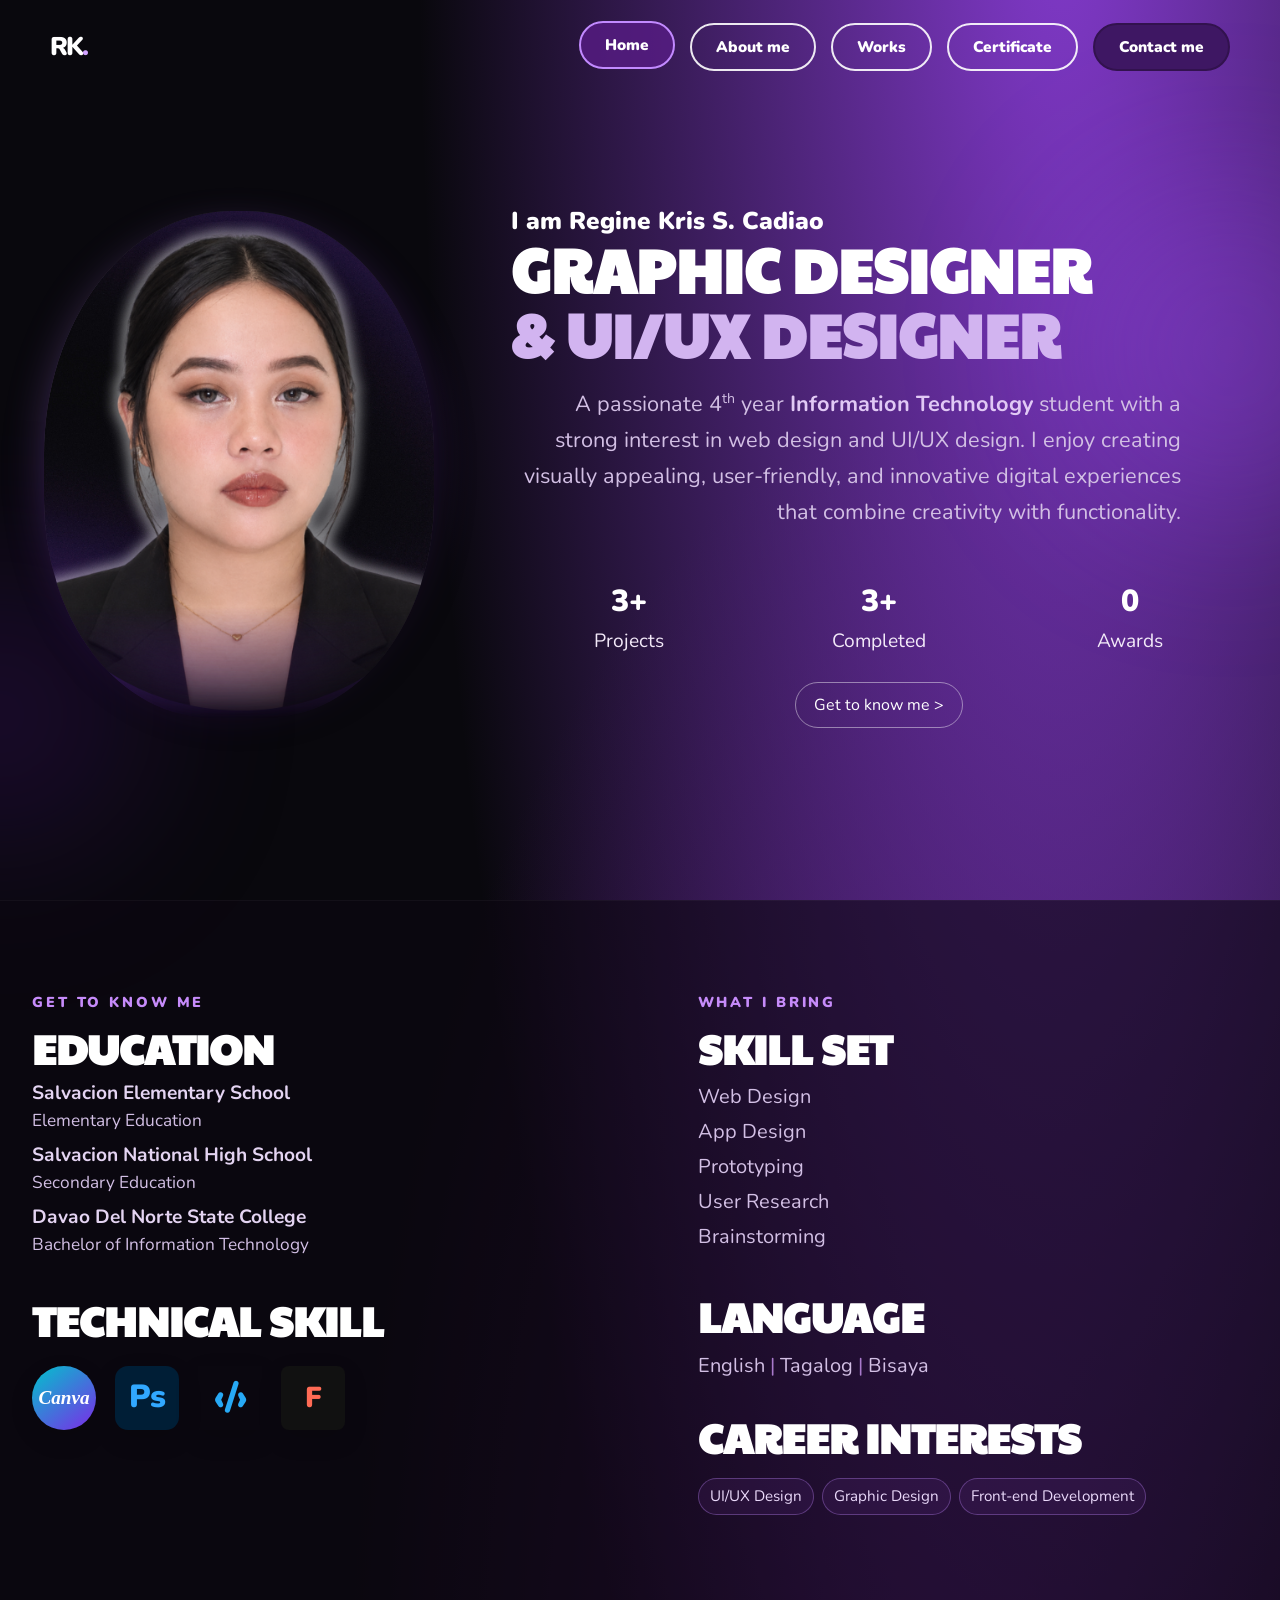
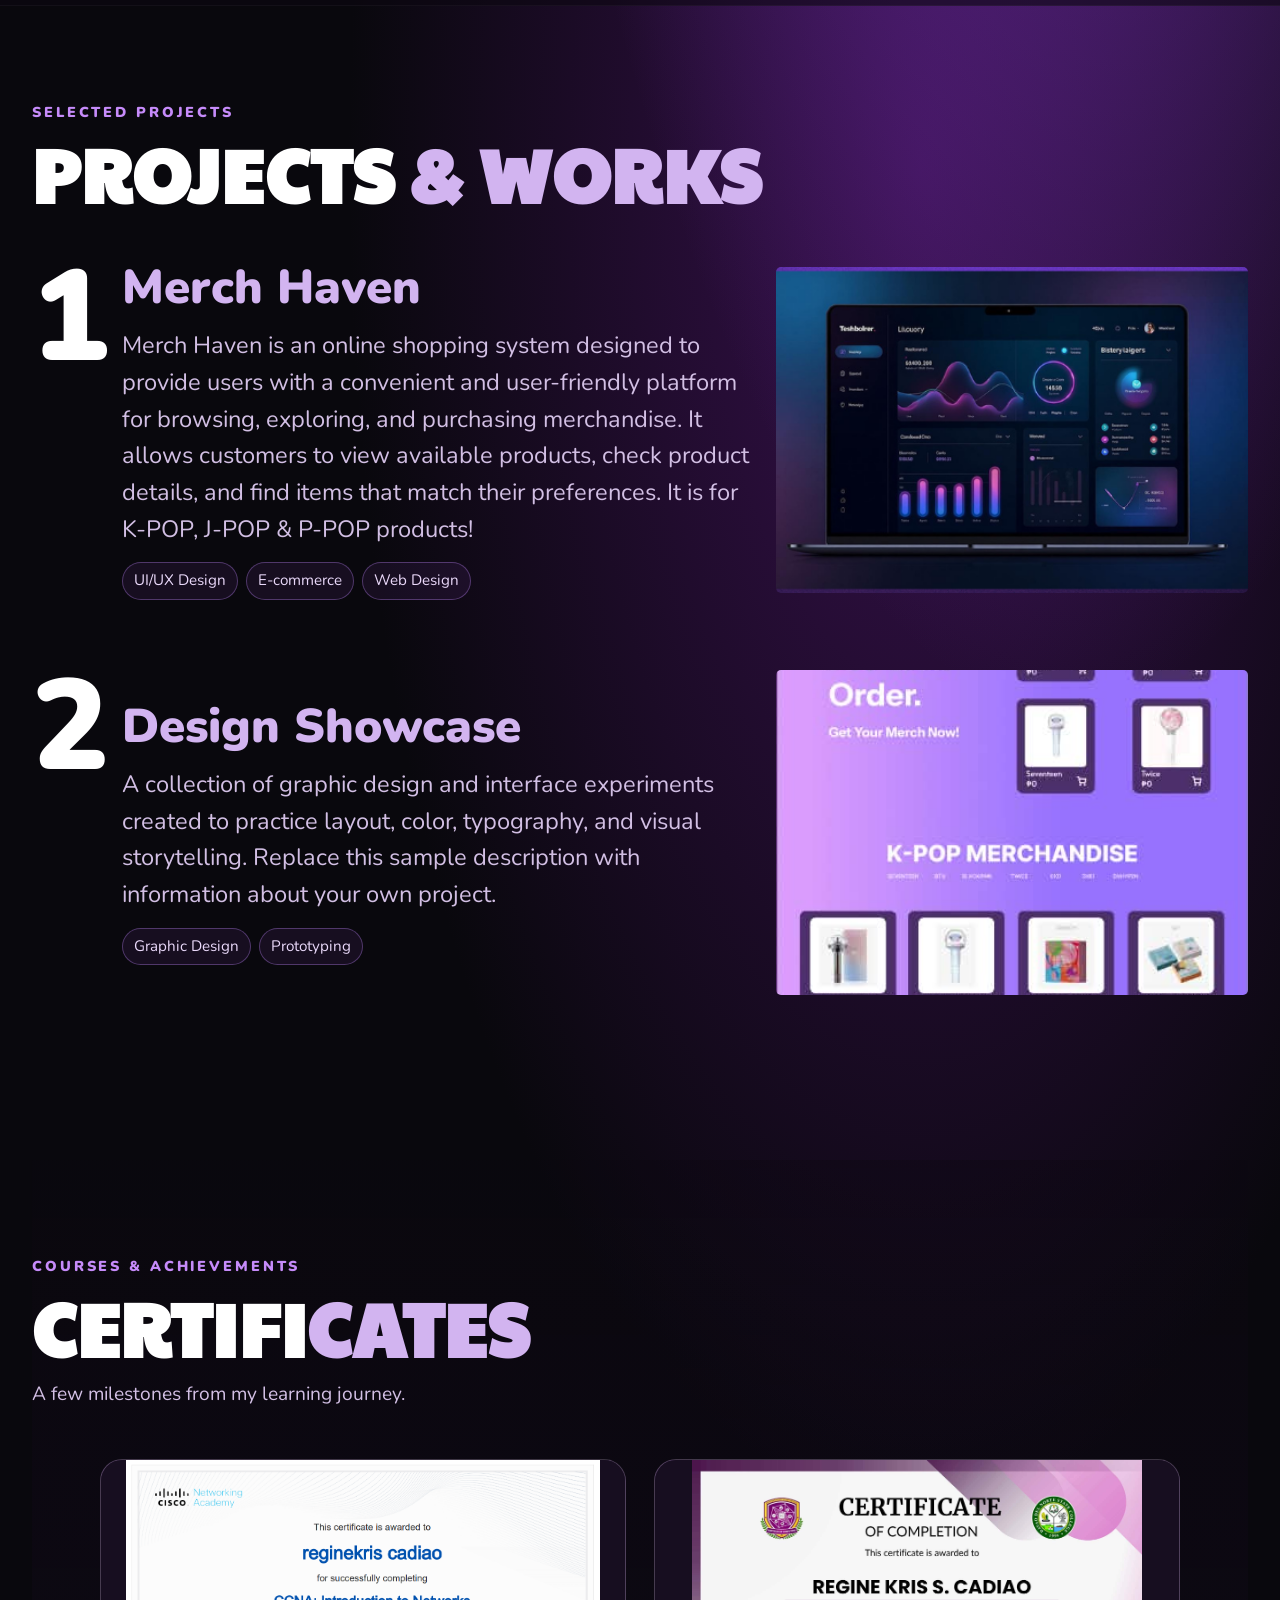
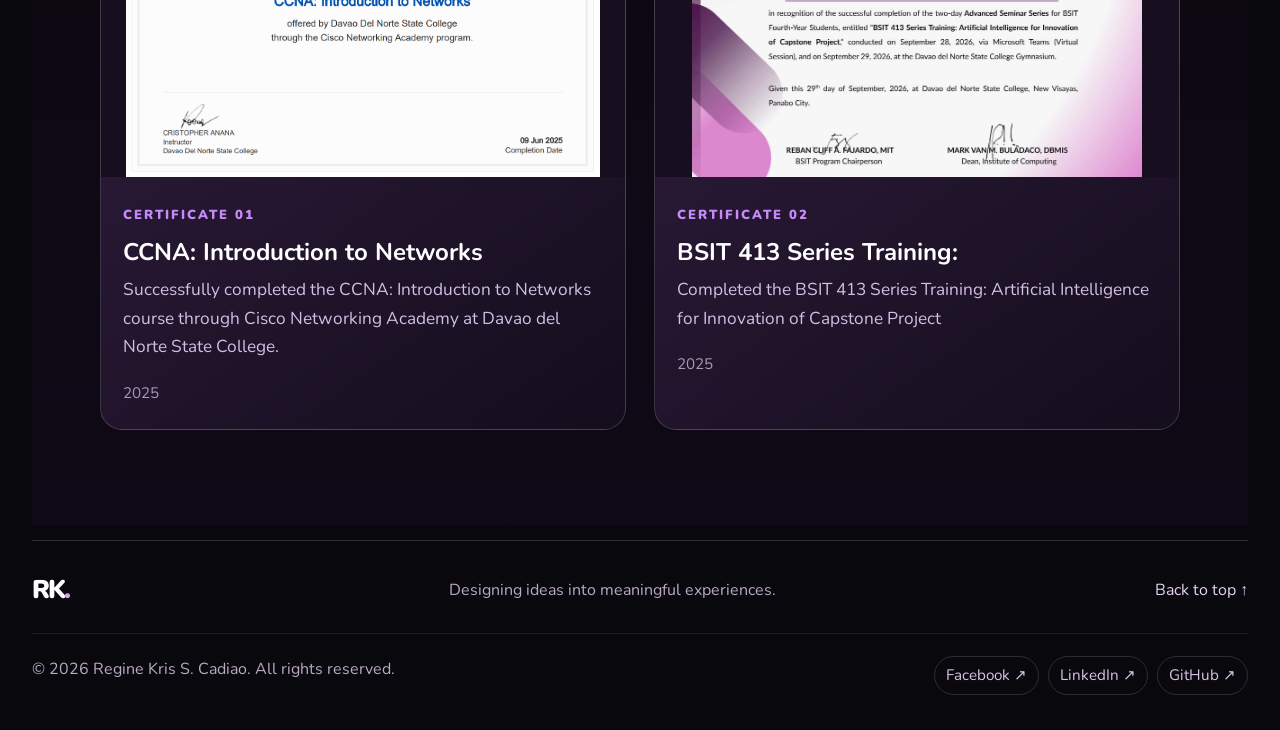
==== commit 0e9cc63a: "Make navbar transparent and place about button below hero stats" ====
--- a/index.html
+++ b/index.html
@@ -42,8 +42,8 @@
           <div><strong>3+</strong><span>Completed</span></div>
           <div><strong>0</strong><span>Awards</span></div>
         </div>
+        <a class="scroll-cue" href="#about" aria-label="Scroll to About me"><span> Get to know me > </span></a>
       </div>
-      <a class="scroll-cue" href="#about" aria-label="Scroll to About me"><span> Get to know me > </span></a>
     </section>
 
     <!-- ABOUT ME -->
--- a/style.css
+++ b/style.css
@@ -12,13 +12,13 @@
 .reveal{opacity:0;transform:translateY(25px);transition:opacity .7s ease,transform .7s cubic-bezier(.2,.7,.2,1)}.reveal.is-visible{opacity:1;transform:translateY(0)}.certificate-card:nth-child(2){transition-delay:.1s}.certificate-card:nth-child(3){transition-delay:.2s}
 @keyframes float-in{from{opacity:0;transform:translateY(25px) scale(.98)}to{opacity:1;transform:translateY(0) scale(1)}}@keyframes copy-in{from{opacity:0;transform:translateX(24px)}to{opacity:1;transform:translateX(0)}}@keyframes drift{to{transform:translate3d(25px,-20px,0) scale(1.08)}}@keyframes scroll-dot{0%,100%{transform:translateY(0);opacity:1}70%{transform:translateY(9px);opacity:.2}}
 @media(max-width:1050px){.site-header,.section,.site-footer{width:calc(100% - 44px)}.nav{gap:8px}.nav-link{padding:9px 15px;font-size:.86rem}.hero{grid-template-columns:minmax(220px,.75fr) minmax(390px,1.25fr);gap:30px}.work-row,.work-row.reverse{grid-template-columns:52px minmax(0,1.1fr) minmax(240px,.9fr);gap:18px}.work-number{font-size:6rem}.about-section{padding-inline:22px}.certificate-grid{gap:15px}.certificate-copy{padding:17px}}
-@media(max-width:760px){html{scroll-padding-top:76px}.site-header{width:calc(100% - 36px);height:76px}.brand{font-size:1.45rem}.menu-toggle{display:block;position:relative;z-index:22}.nav{position:absolute;top:66px;left:0;right:0;display:flex;flex-direction:column;align-items:stretch;gap:8px;padding:14px;border:1px solid var(--line);border-radius:20px;background:#100918f7;backdrop-filter:blur(18px);opacity:0;visibility:hidden;transform:translateY(-8px);transition:opacity .25s,transform .25s,visibility .25s}.nav.open{opacity:1;visibility:visible;transform:translateY(0)}.nav-link{text-align:center;padding:11px 15px}.menu-toggle[aria-expanded=true] span:first-child{transform:translateY(7px) rotate(45deg)}.menu-toggle[aria-expanded=true] span:nth-child(2){opacity:0}.menu-toggle[aria-expanded=true] span:last-child{transform:translateY(-7px) rotate(-45deg)}.section,.site-footer{width:calc(100% - 36px)}.hero{min-height:auto;padding:24px 0 65px;grid-template-columns:1fr;gap:8px}.hero-photo{width:min(65%,300px);order:0}.hero-photo img{aspect-ratio:4/4.6}.hero-content{text-align:center;padding-top:10px}.intro-name{font-size:1.05rem}.hero h1{font-size:clamp(2.1rem,8vw,3.5rem);margin:8px 0 17px}.hero-description{text-align:center;font-size:1rem}.stats{margin-top:27px;gap:7px}.stats strong{font-size:1.35rem}.stats span{font-size:.9rem}.scroll-cue{display:none}.about-section{padding:60px 18px}.about-grid{grid-template-columns:1fr;gap:42px}.about-column h2{font-size:2rem}.subhead{margin-top:27px!important}.tool-badge{width:56px;height:56px}.works-section,.certificate-section,.contact-section{padding-block:65px}.section-title{margin-bottom:30px}.section-title h2{font-size:clamp(2.25rem,9vw,3.6rem)}.work-row,.work-row.reverse{grid-template-columns:43px 1fr;gap:13px 15px;margin-bottom:48px}.work-number{font-size:4.7rem;grid-row:span 2}.work-copy h3{font-size:1.8rem}.work-copy p{font-size:1rem}.work-image{grid-column:2;grid-row:2;margin-top:7px}.certificate-grid{grid-template-columns:1fr;gap:18px}.certificate-image img{aspect-ratio:1.65}.certificate-copy{padding:21px}.contact-grid{grid-template-columns:1fr}.contact-details{padding:25px}.footer-top{flex-wrap:wrap}.footer-top p{order:3;flex-basis:100%}.footer-bottom{flex-direction:column}.social-links{justify-content:flex-start}.edit-note{line-height:1.5}}
+@media(max-width:760px){html{scroll-padding-top:76px}.site-header{width:calc(100% - 36px);height:76px}.brand{font-size:1.45rem}.menu-toggle{display:block;position:relative;z-index:22}.nav{position:absolute;top:66px;left:0;right:0;display:flex;flex-direction:column;align-items:stretch;gap:8px;padding:14px;border:1px solid var(--line);border-radius:20px;background:#100918f7;backdrop-filter:blur(18px);opacity:0;visibility:hidden;transform:translateY(-8px);transition:opacity .25s,transform .25s,visibility .25s}.nav.open{opacity:1;visibility:visible;transform:translateY(0)}.nav-link{text-align:center;padding:11px 15px}.menu-toggle[aria-expanded=true] span:first-child{transform:translateY(7px) rotate(45deg)}.menu-toggle[aria-expanded=true] span:nth-child(2){opacity:0}.menu-toggle[aria-expanded=true] span:last-child{transform:translateY(-7px) rotate(-45deg)}.section,.site-footer{width:calc(100% - 36px)}.hero{min-height:auto;padding:24px 0 65px;grid-template-columns:1fr;gap:8px}.hero-photo{width:min(65%,300px);order:0}.hero-photo img{aspect-ratio:4/4.6}.hero-content{text-align:center;padding-top:10px}.intro-name{font-size:1.05rem}.hero h1{font-size:clamp(2.1rem,8vw,3.5rem);margin:8px 0 17px}.hero-description{text-align:center;font-size:1rem}.stats{margin-top:27px;gap:7px}.stats strong{font-size:1.35rem}.stats span{font-size:.9rem}.scroll-cue{display:flex}.about-section{padding:60px 18px}.about-grid{grid-template-columns:1fr;gap:42px}.about-column h2{font-size:2rem}.subhead{margin-top:27px!important}.tool-badge{width:56px;height:56px}.works-section,.certificate-section,.contact-section{padding-block:65px}.section-title{margin-bottom:30px}.section-title h2{font-size:clamp(2.25rem,9vw,3.6rem)}.work-row,.work-row.reverse{grid-template-columns:43px 1fr;gap:13px 15px;margin-bottom:48px}.work-number{font-size:4.7rem;grid-row:span 2}.work-copy h3{font-size:1.8rem}.work-copy p{font-size:1rem}.work-image{grid-column:2;grid-row:2;margin-top:7px}.certificate-grid{grid-template-columns:1fr;gap:18px}.certificate-image img{aspect-ratio:1.65}.certificate-copy{padding:21px}.contact-grid{grid-template-columns:1fr}.contact-details{padding:25px}.footer-top{flex-wrap:wrap}.footer-top p{order:3;flex-basis:100%}.footer-bottom{flex-direction:column}.social-links{justify-content:flex-start}.edit-note{line-height:1.5}}
 @media(max-width:380px){.hero-photo{width:75%}.hero h1{font-size:2rem}.work-row,.work-row.reverse{grid-template-columns:32px 1fr;gap:12px}.work-number{font-size:3.7rem}.work-copy h3{font-size:1.5rem}.contact-details{padding:20px}.tool-list{gap:12px}}
 @media(prefers-reduced-motion:reduce){*,*::before,*::after{animation-duration:.01ms!important;animation-iteration-count:1!important;scroll-behavior:auto!important;transition-duration:.01ms!important}.reveal{opacity:1;transform:none}}
 
 /* Larger portfolio type; navigation retains its original font sizes. */
 body{font-size:1.125rem}
-.site-header{position:sticky;top:0;background:rgba(16,9,24,.94);backdrop-filter:blur(18px);box-shadow:0 8px 28px #0003;border-radius:0 0 22px 22px;padding-inline:18px}
+.site-header{position:sticky;top:0;background:transparent;backdrop-filter:none;box-shadow:none;border-radius:0 0 22px 22px;padding-inline:18px}
 .hero h1{font-size:clamp(2.65rem,4.7vw,4.65rem);overflow-wrap:break-word}
 .intro-name{font-size:clamp(1.2rem,1.9vw,1.6rem)}
 .hero-description{font-size:clamp(1.15rem,1.7vw,1.42rem)}
@@ -38,12 +38,13 @@
 .contact-page main{min-height:calc(100svh - 94px)}
 .contact-page .contact-section{padding-top:65px;animation:section-enter .6s ease both}
 .footer-top p,.footer-bottom p,.back-top{font-size:1rem}.social-links a{font-size:.95rem}
-.scroll-cue{width:auto;height:auto;left:50%;transform:translateX(-50%);padding:9px 18px;white-space:nowrap;border-radius:30px;font-size:1rem}
+.scroll-cue{position:static;display:flex;width:fit-content;height:auto;margin:24px auto 0;transform:none;padding:9px 18px;white-space:nowrap;border-radius:30px;font-size:1rem;transition:background .25s,border-color .25s}
+.scroll-cue:hover{background:#9c4ee726;border-color:#d2b4f0}
 .scroll-cue span{width:auto;height:auto;background:none;animation:none}
 .contact-details,.work-image,.stats div,.interest-tags span,.tag-row span{transition:transform .3s ease,box-shadow .3s ease,border-color .3s ease}
 .certificate-card.reveal{transition:opacity .7s ease,transform .35s ease,border-color .3s ease,box-shadow .3s ease}
 @media(hover:hover){.certificate-card.is-visible:hover,.contact-details.is-visible:hover{transform:translateY(-6px);border-color:#c28aff99;box-shadow:0 18px 45px #0004}.work-image:hover{transform:translateY(-4px);box-shadow:0 15px 35px #0005}.stats div:hover,.interest-tags span:hover,.tag-row span:hover{transform:translateY(-3px)}}
 a:focus-visible,button:focus-visible{outline:3px solid #d2b4f0;outline-offset:5px}
 @keyframes section-enter{from{opacity:0;transform:translateY(18px)}to{opacity:1;transform:translateY(0)}}
-@media(max-width:760px){.site-header{padding-inline:10px}.hero h1{font-size:clamp(2.2rem,8.5vw,3.7rem)}.hero-description,.work-copy p{font-size:1.15rem}.stats strong{font-size:1.6rem}.stats span{font-size:1.05rem}.certificate-grid{grid-template-columns:1fr;max-width:540px;gap:22px}.section-title h2{font-size:clamp(2.35rem,9.5vw,3.8rem)}.contact-page .contact-section{padding-top:40px}.scroll-cue{display:none}}
+@media(max-width:760px){.site-header{padding-inline:10px}.hero h1{font-size:clamp(2.2rem,8.5vw,3.7rem)}.hero-description,.work-copy p{font-size:1.15rem}.stats strong{font-size:1.6rem}.stats span{font-size:1.05rem}.certificate-grid{grid-template-columns:1fr;max-width:540px;gap:22px}.section-title h2{font-size:clamp(2.35rem,9.5vw,3.8rem)}.contact-page .contact-section{padding-top:40px}.scroll-cue{display:flex}}
 @media(prefers-reduced-motion:reduce){.contact-page .contact-section{animation:none}.certificate-card.reveal,.contact-details,.work-image,.stats div,.interest-tags span,.tag-row span{transition:none}}
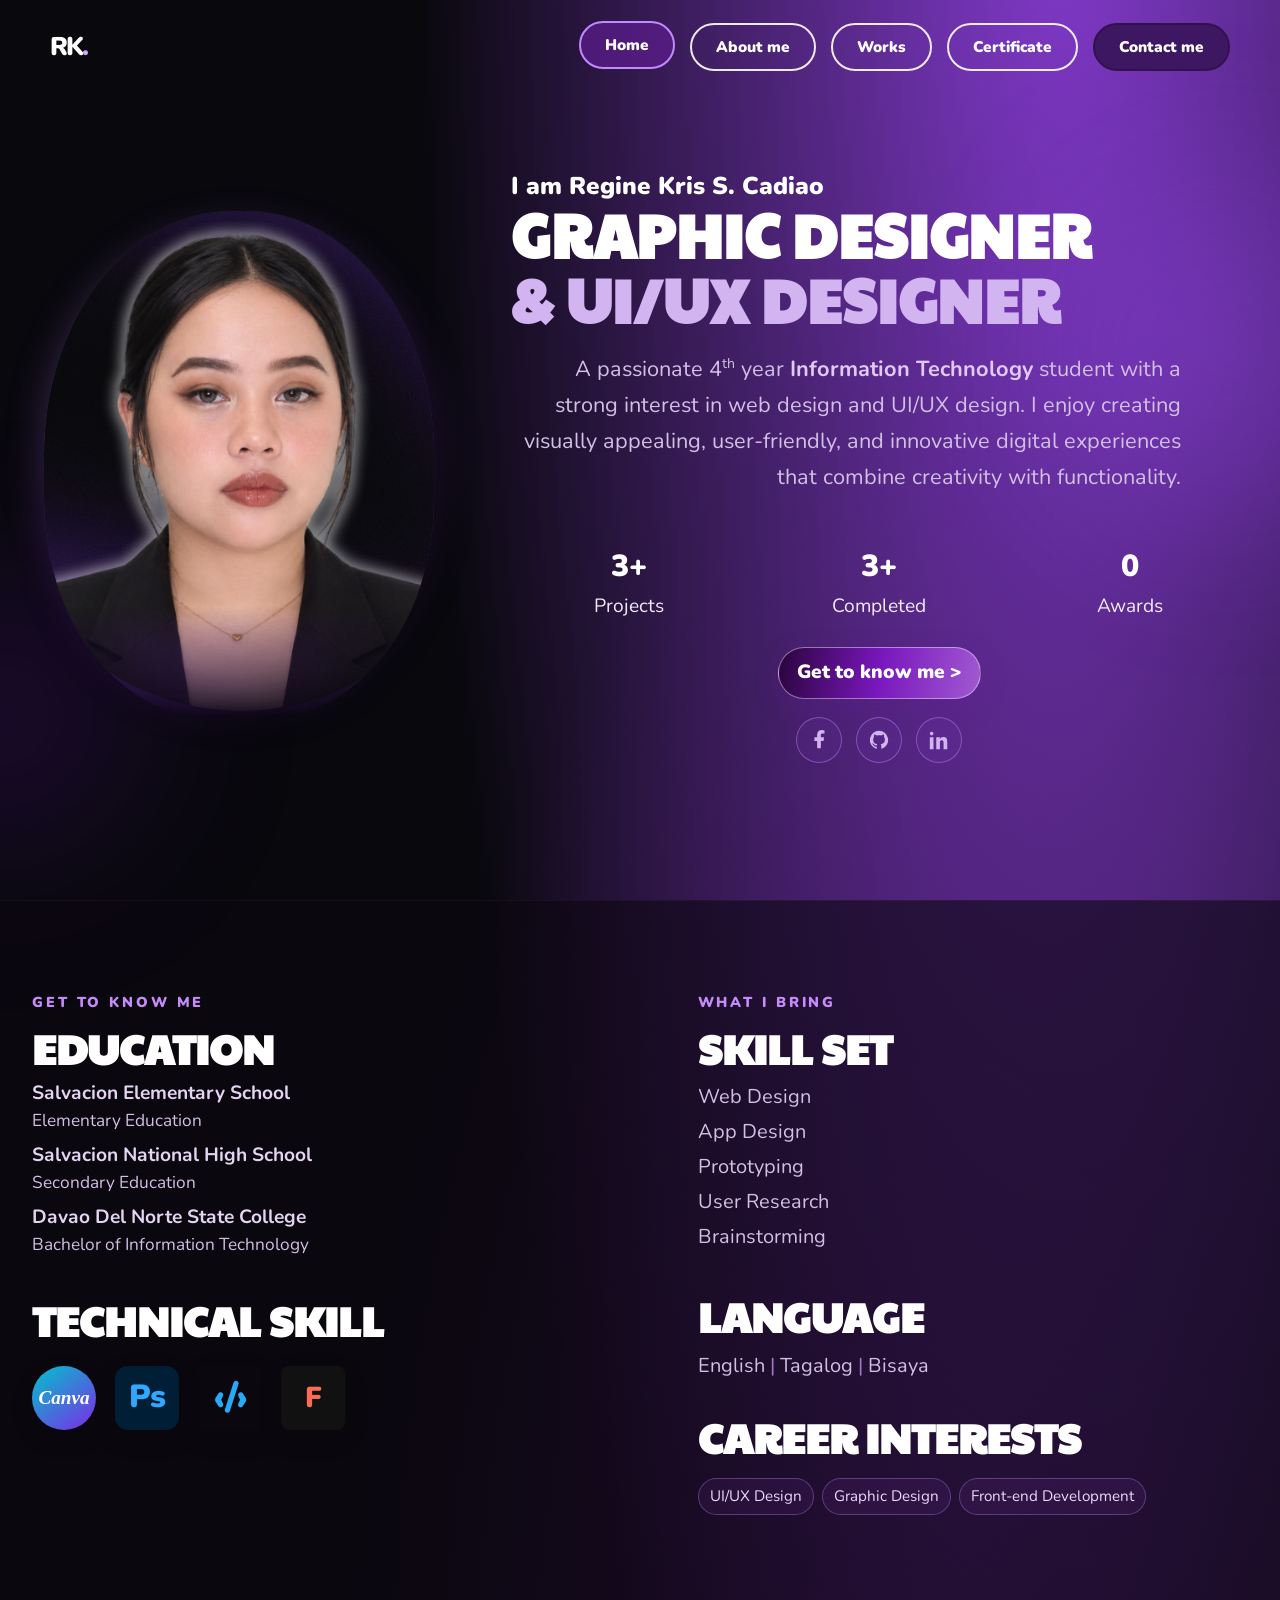
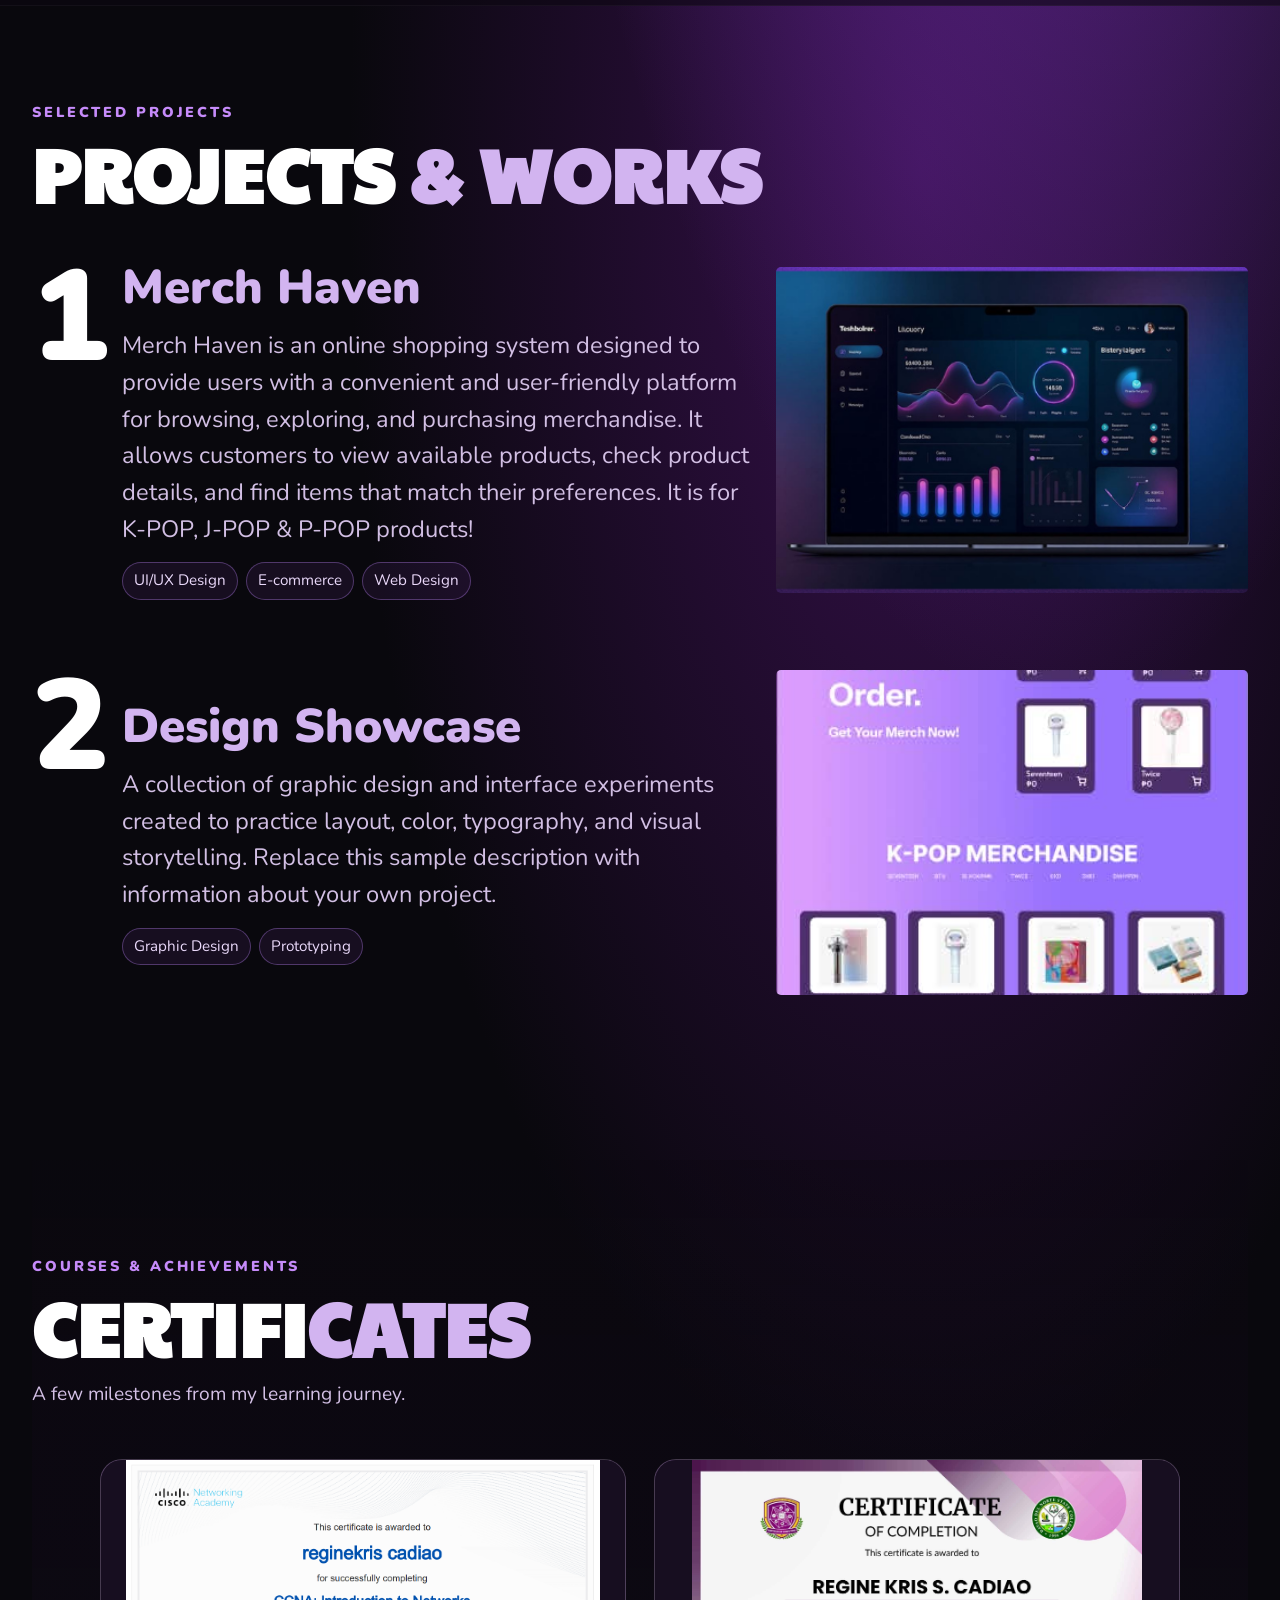
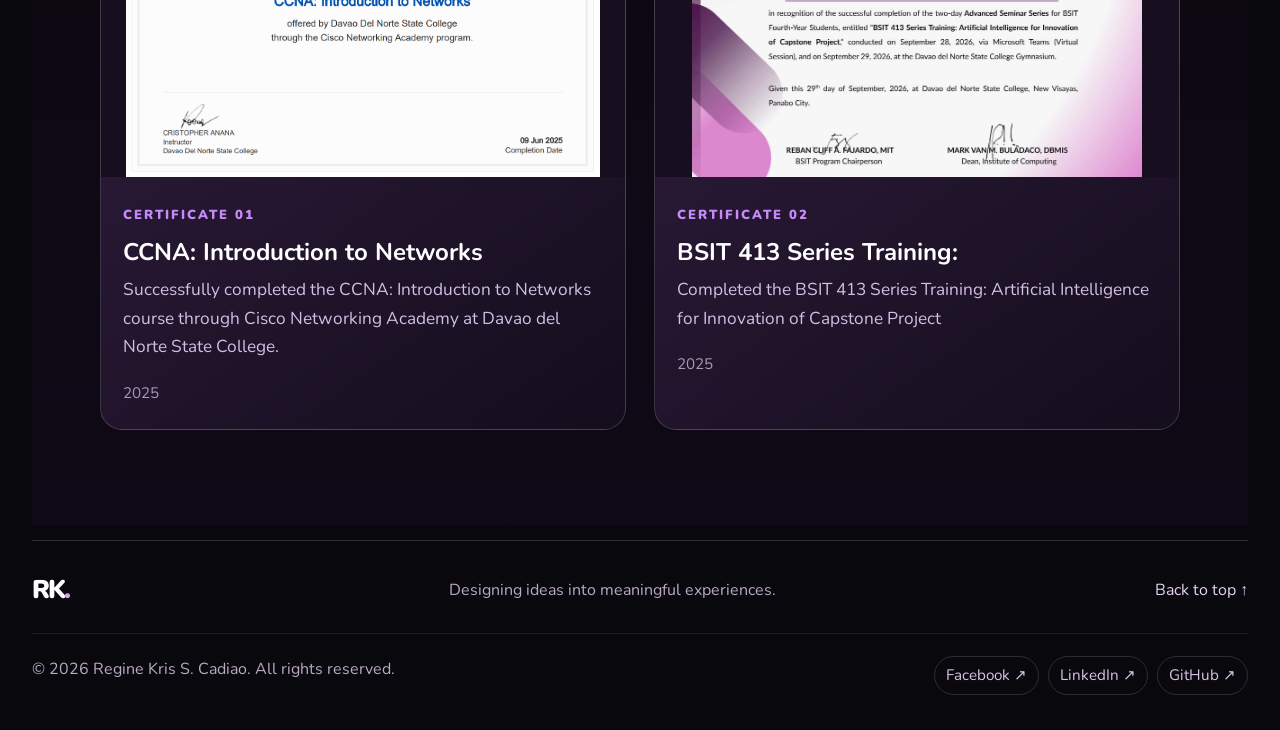
==== commit 94024d84: "Add social profile icons beneath the hero button" ====
--- a/index.html
+++ b/index.html
@@ -42,7 +42,12 @@
           <div><strong>3+</strong><span>Completed</span></div>
           <div><strong>0</strong><span>Awards</span></div>
         </div>
-        <a class="scroll-cue" href="#about" aria-label="Scroll to About me"><span> Get to know me > </span></a>
+        <a class="scroll-cue primary-button" href="#about" aria-label="Scroll to About me"><span> Get to know me > </span></a>
+        <div class="hero-socials" aria-label="Social media profiles">
+          <a href="https://www.facebook.com/reginekris.cadiao" aria-label="Facebook" title="Facebook"><svg viewBox="0 0 24 24" aria-hidden="true" focusable="false"><path d="M14 21v-8h3l.5-4H14V7c0-1 .3-2 2-2h2V1.5A24 24 0 0 0 15 1c-3 0-5 2-5 5v3H7v4h3v8z"/></svg></a>
+          <a href="https://github.com/reginekriscadiao-dev" aria-label="GitHub" title="GitHub"><svg viewBox="0 0 24 24" aria-hidden="true" focusable="false"><path d="M12 2a10 10 0 0 0-3.16 19.49c.5.09.68-.22.68-.48v-1.86c-2.78.6-3.37-1.18-3.37-1.18-.45-1.16-1.11-1.47-1.11-1.47-.91-.62.07-.61.07-.61 1 .07 1.53 1.03 1.53 1.03.89 1.53 2.34 1.09 2.91.83.09-.65.35-1.09.64-1.34-2.22-.25-4.56-1.11-4.56-4.94 0-1.09.39-1.98 1.03-2.68-.1-.25-.45-1.27.1-2.65 0 0 .84-.27 2.75 1.02A9.6 9.6 0 0 1 12 6.82c.85 0 1.71.11 2.51.34 1.91-1.29 2.75-1.02 2.75-1.02.55 1.38.2 2.4.1 2.65.64.7 1.03 1.59 1.03 2.68 0 3.84-2.34 4.69-4.57 4.94.36.31.68.92.68 1.85v2.75c0 .27.18.58.69.48A10 10 0 0 0 12 2z"/></svg></a>
+          <a href="https://www.linkedin.com/in/reginekris-cadiao-b99a49379/" aria-label="LinkedIn" title="LinkedIn"><svg viewBox="0 0 24 24" aria-hidden="true" focusable="false"><path d="M4 3a2 2 0 1 1 0 4 2 2 0 0 1 0-4zM2 9h4v13H2zM9 9h4v1.8c.7-1.2 1.9-2.1 3.8-2.1 4.1 0 4.2 2.7 4.2 6.2V22h-4v-6.3c0-1.5 0-3.5-2.1-3.5S13 13.9 13 15.6V22H9z"/></svg></a>
+        </div>
       </div>
     </section>
 
--- a/style.css
+++ b/style.css
@@ -48,3 +48,10 @@
 @keyframes section-enter{from{opacity:0;transform:translateY(18px)}to{opacity:1;transform:translateY(0)}}
 @media(max-width:760px){.site-header{padding-inline:10px}.hero h1{font-size:clamp(2.2rem,8.5vw,3.7rem)}.hero-description,.work-copy p{font-size:1.15rem}.stats strong{font-size:1.6rem}.stats span{font-size:1.05rem}.certificate-grid{grid-template-columns:1fr;max-width:540px;gap:22px}.section-title h2{font-size:clamp(2.35rem,9.5vw,3.8rem)}.contact-page .contact-section{padding-top:40px}.scroll-cue{display:flex}}
 @media(prefers-reduced-motion:reduce){.contact-page .contact-section{animation:none}.certificate-card.reveal,.contact-details,.work-image,.stats div,.interest-tags span,.tag-row span{transition:none}}
+
+/* Social profiles sit directly below the hero action. */
+.hero-socials{display:flex;justify-content:center;align-items:center;gap:14px;margin-top:18px}
+.hero-socials a{display:grid;place-items:center;width:46px;height:46px;border:1px solid #c28aff70;border-radius:50%;color:var(--lilac);background:#9c4ee712;transition:transform .25s ease,background .25s ease,color .25s ease,border-color .25s ease}
+.hero-socials svg{width:22px;height:22px;fill:currentColor}
+.hero-socials a:hover{transform:translateY(-4px);background:#9c4ee740;color:#fff;border-color:#d2b4f0}
+@media(prefers-reduced-motion:reduce){.hero-socials a{transition:none}.hero-socials a:hover{transform:none}}
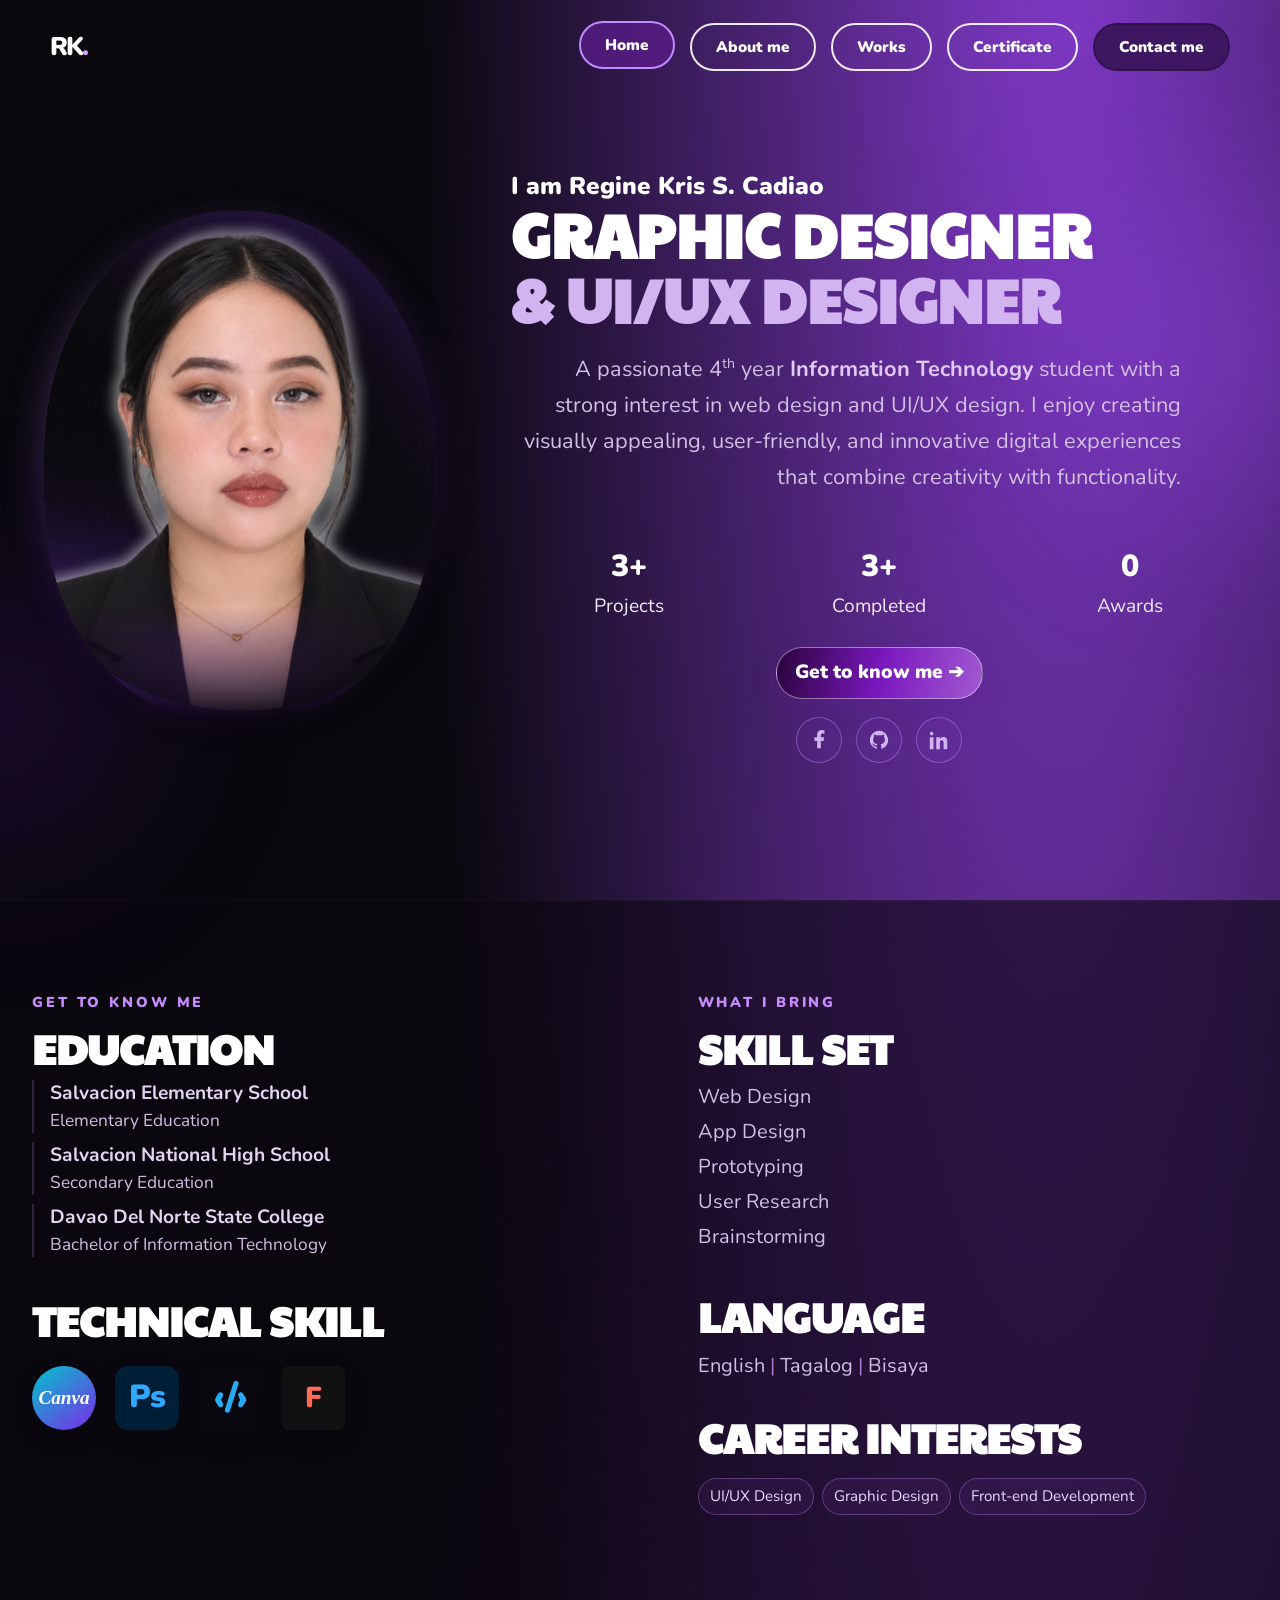
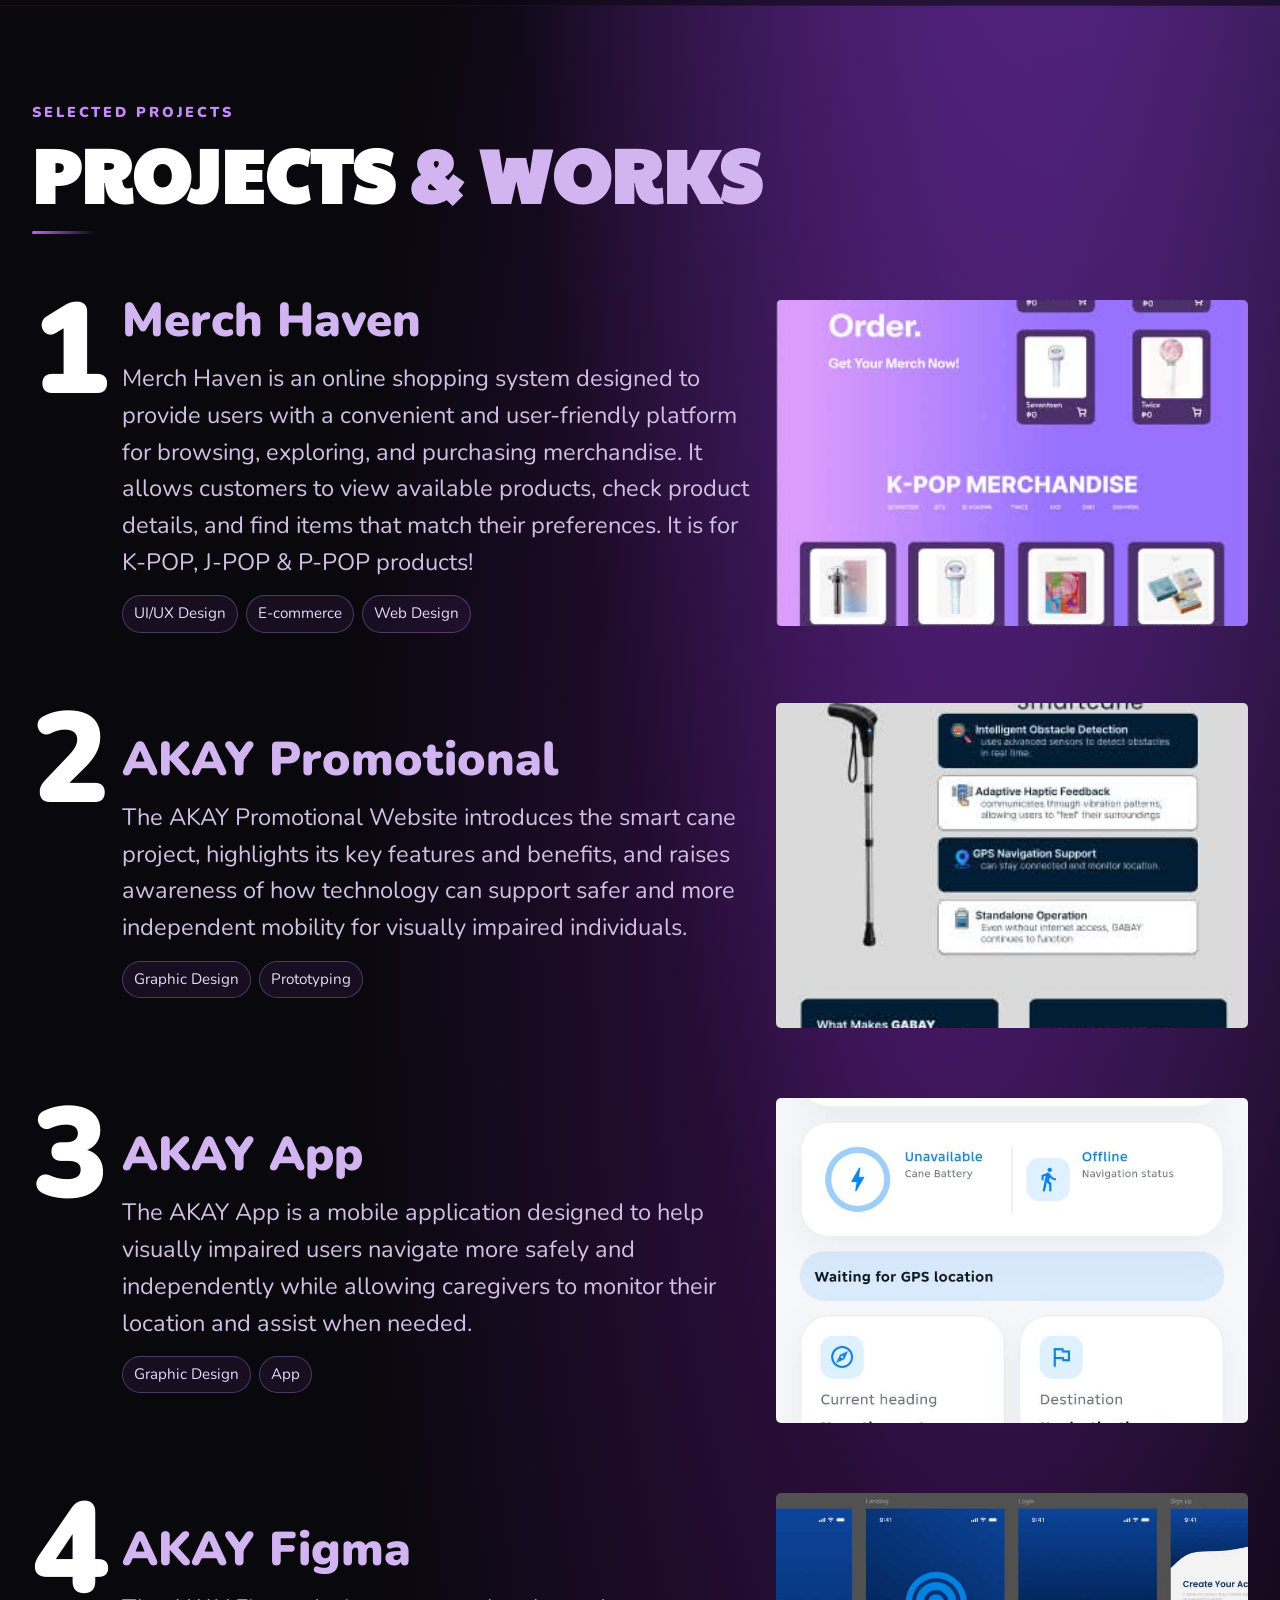
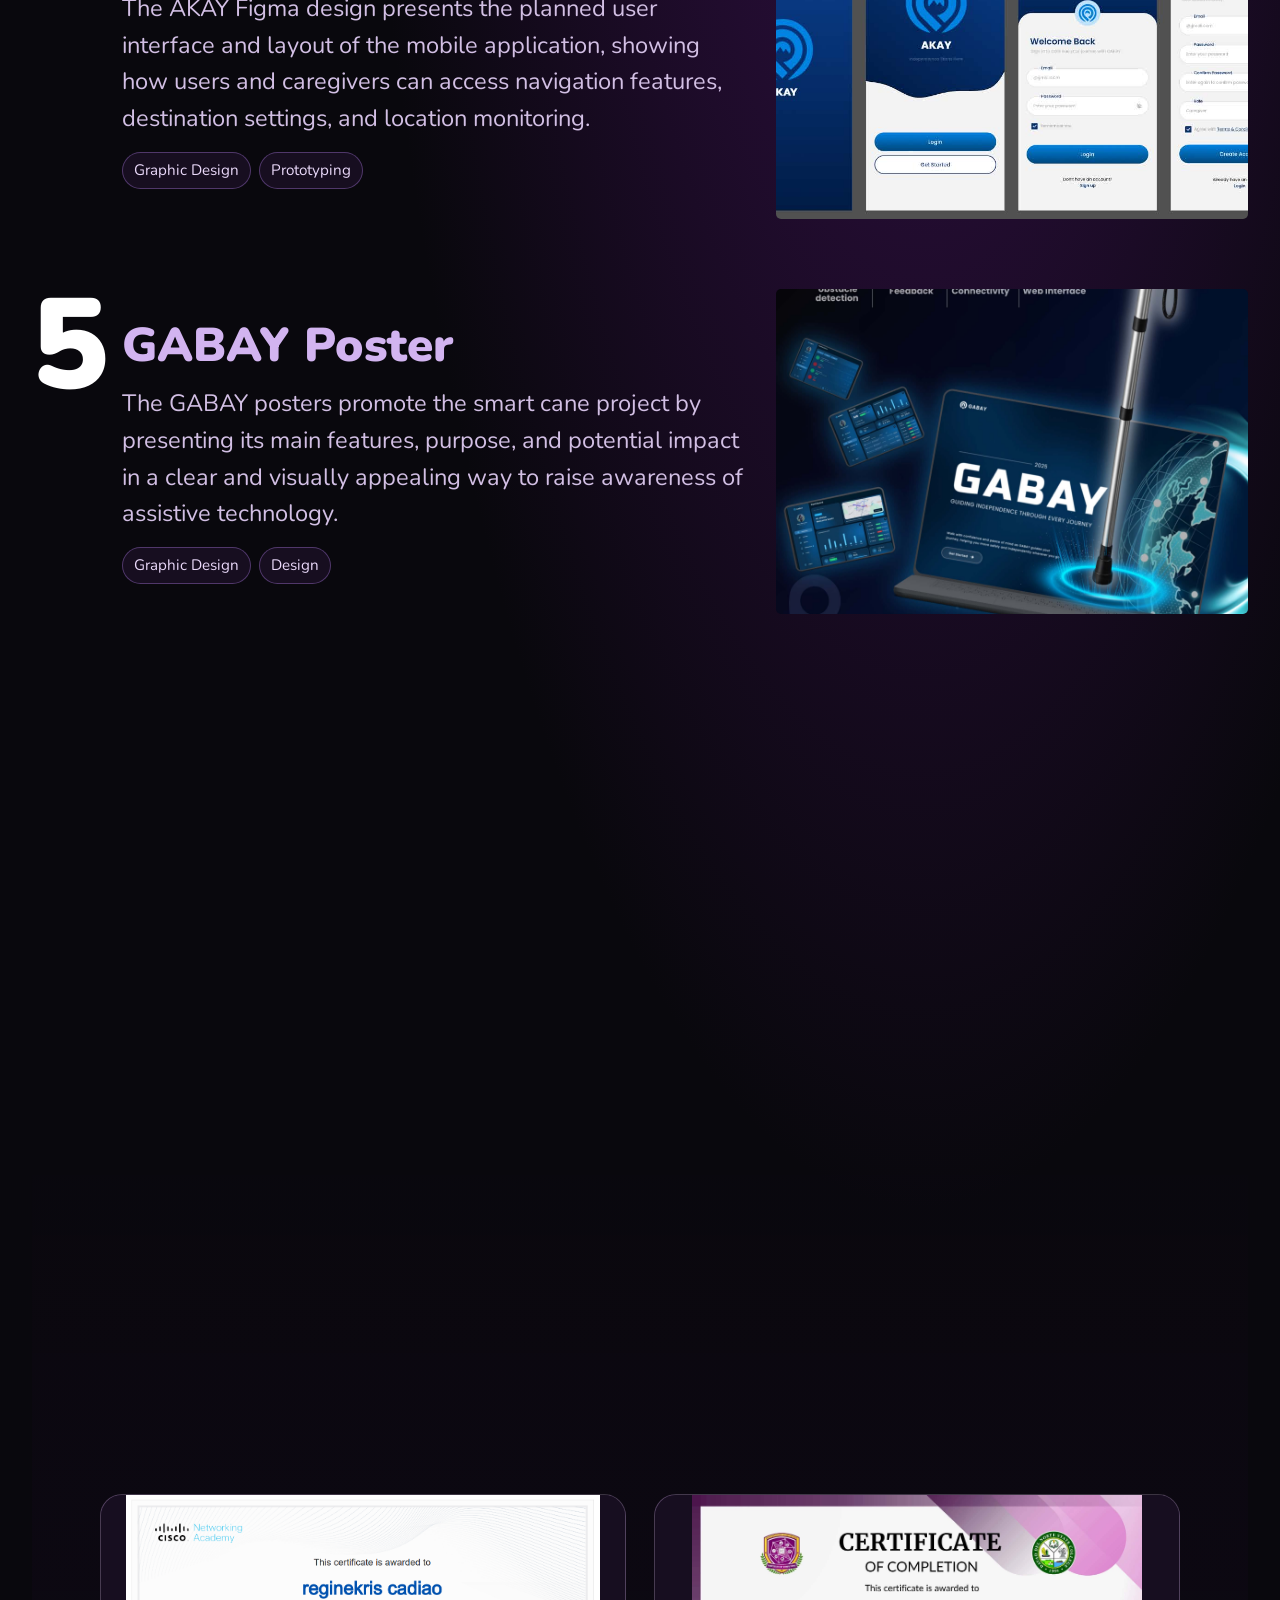
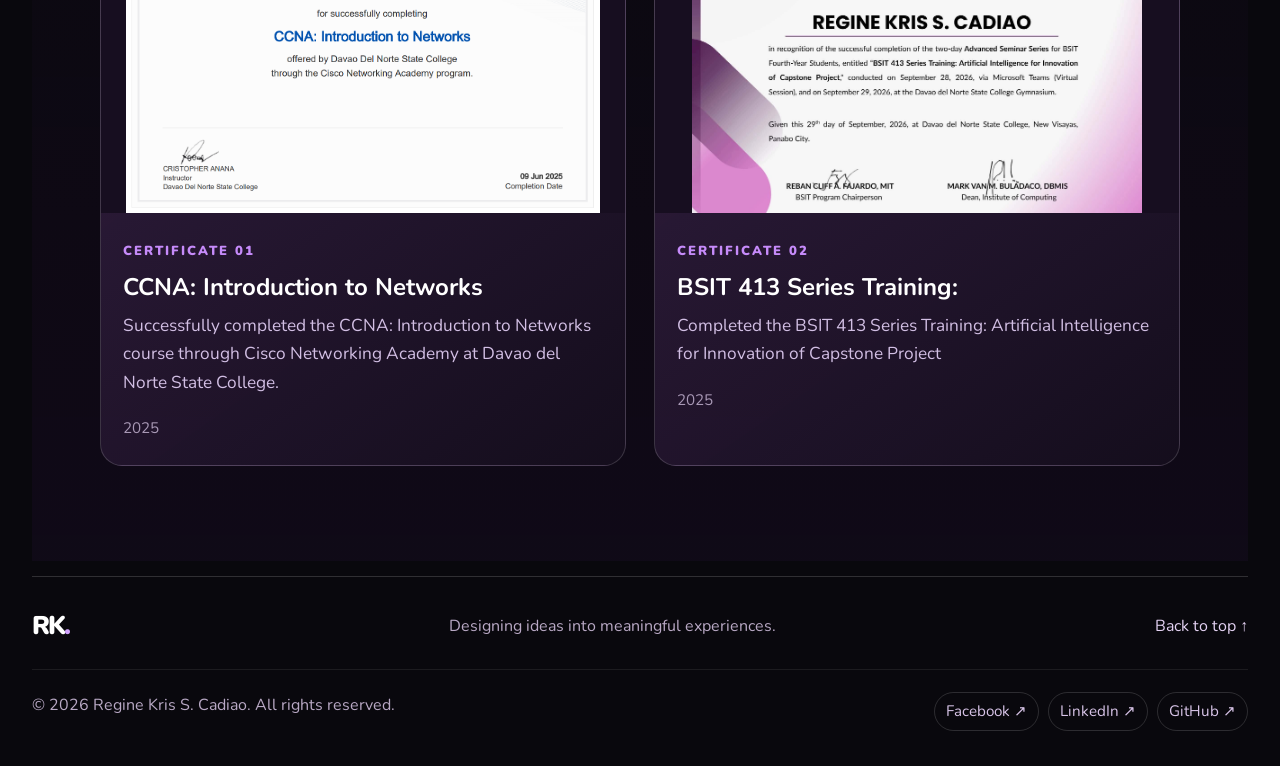
==== commit d843ca29: "Restore complete portfolio projects and contact page navigation" ====
--- a/index.html
+++ b/index.html
@@ -42,7 +42,7 @@
           <div><strong>3+</strong><span>Completed</span></div>
           <div><strong>0</strong><span>Awards</span></div>
         </div>
-        <a class="scroll-cue primary-button" href="#about" aria-label="Scroll to About me"><span> Get to know me > </span></a>
+        <a class="scroll-cue primary-button" href="#about" aria-label="Scroll to About me"><span> Get to know me ➔</span></a>
         <div class="hero-socials" aria-label="Social media profiles">
           <a href="https://www.facebook.com/reginekris.cadiao" aria-label="Facebook" title="Facebook"><svg viewBox="0 0 24 24" aria-hidden="true" focusable="false"><path d="M14 21v-8h3l.5-4H14V7c0-1 .3-2 2-2h2V1.5A24 24 0 0 0 15 1c-3 0-5 2-5 5v3H7v4h3v8z"/></svg></a>
           <a href="https://github.com/reginekriscadiao-dev" aria-label="GitHub" title="GitHub"><svg viewBox="0 0 24 24" aria-hidden="true" focusable="false"><path d="M12 2a10 10 0 0 0-3.16 19.49c.5.09.68-.22.68-.48v-1.86c-2.78.6-3.37-1.18-3.37-1.18-.45-1.16-1.11-1.47-1.11-1.47-.91-.62.07-.61.07-.61 1 .07 1.53 1.03 1.53 1.03.89 1.53 2.34 1.09 2.91.83.09-.65.35-1.09.64-1.34-2.22-.25-4.56-1.11-4.56-4.94 0-1.09.39-1.98 1.03-2.68-.1-.25-.45-1.27.1-2.65 0 0 .84-.27 2.75 1.02A9.6 9.6 0 0 1 12 6.82c.85 0 1.71.11 2.51.34 1.91-1.29 2.75-1.02 2.75-1.02.55 1.38.2 2.4.1 2.65.64.7 1.03 1.59 1.03 2.68 0 3.84-2.34 4.69-4.57 4.94.36.31.68.92.68 1.85v2.75c0 .27.18.58.69.48A10 10 0 0 0 12 2z"/></svg></a>
@@ -86,12 +86,32 @@
       <article class="work-row reveal">
         <div class="work-number">1</div>
         <div class="work-copy"><h3>Merch Haven</h3><p>Merch Haven is an online shopping system designed to provide users with a convenient and user-friendly platform for browsing, exploring, and purchasing merchandise. It allows customers to view available products, check product details, and find items that match their preferences. It is for K-POP, J-POP &amp; P-POP products!</p><div class="tag-row"><span>UI/UX Design</span><span>E-commerce</span><span>Web Design</span></div></div>
-        <div class="work-image"><img src="assets/merch-haven.png" alt="Merch Haven dashboard design"></div>
+        <div class="work-image"><img src="web.jpg" alt="Merch Haven dashboard design"></div>
       </article>
       <article class="work-row reverse reveal">
         <div class="work-number">2</div>
-        <div class="work-copy"><h3>Design Showcase</h3><p>A collection of graphic design and interface experiments created to practice layout, color, typography, and visual storytelling. Replace this sample description with information about your own project.</p><div class="tag-row"><span>Graphic Design</span><span>Prototyping</span></div></div>
-        <div class="work-image"><img src="web.jpg" alt="Examples of UI/UX and graphic design work"></div>
+        <div class="work-copy"><h3>AKAY Promotional</h3><p>The AKAY Promotional Website introduces the smart cane project, highlights its key features and benefits, and raises awareness of how technology can support safer and more independent mobility for visually impaired individuals.</p><div class="tag-row"><span>Graphic Design</span><span>Prototyping</span></div></div>
+        <div class="work-image"><img src="promotional.jpg" alt="AKAY smart cane promotional website"></div>
+      </article>
+      <article class="work-row reverse reveal">
+        <div class="work-number">3</div>
+        <div class="work-copy"><h3>AKAY App</h3><p>The AKAY App is a mobile application designed to help visually impaired users navigate more safely and independently while allowing caregivers to monitor their location and assist when needed.</p><div class="tag-row"><span>Graphic Design</span><span>App</span></div></div>
+        <div class="work-image"><img src="akayApp.jpg" alt="AKAY mobile application interface"></div>
+      </article>
+      <article class="work-row reverse reveal">
+        <div class="work-number">4</div>
+        <div class="work-copy"><h3>AKAY Figma</h3><p>The AKAY Figma design presents the planned user interface and layout of the mobile application, showing how users and caregivers can access navigation features, destination settings, and location monitoring.</p><div class="tag-row"><span>Graphic Design</span><span>Prototyping</span></div></div>
+        <div class="work-image"><img src="akayfig.jpg" alt="AKAY application screens designed in Figma"></div>
+      </article>
+      <article class="work-row reverse reveal">
+        <div class="work-number">5</div>
+        <div class="work-copy"><h3>GABAY Poster</h3><p>The GABAY posters promote the smart cane project by presenting its main features, purpose, and potential impact in a clear and visually appealing way to raise awareness of assistive technology.</p><div class="tag-row"><span>Graphic Design</span><span>Design</span></div></div>
+        <div class="work-image"><img src="poster1.jpg" alt="GABAY smart cane promotional poster"></div>
+      </article>
+      <article class="work-row reverse reveal">
+        <div class="work-number">6</div>
+        <div class="work-copy"><h3>GABAY Brochure</h3><p>The GABAY brochure provides an overview of the smart cane project, explaining its purpose, features, and benefits in an informative and easy-to-understand format.</p><div class="tag-row"><span>Graphic Design</span><span>Design</span></div></div>
+        <div class="work-image"><img src="brochure1.jpg" alt="GABAY smart cane brochure"></div>
       </article>
     </section>
 
--- a/style.css
+++ b/style.css
@@ -55,3 +55,34 @@
 .hero-socials svg{width:22px;height:22px;fill:currentColor}
 .hero-socials a:hover{transform:translateY(-4px);background:#9c4ee740;color:#fff;border-color:#d2b4f0}
 @media(prefers-reduced-motion:reduce){.hero-socials a{transition:none}.hero-socials a:hover{transform:none}}
+
+/* Motion details shared by the portfolio and contact page. */
+.scroll-progress{position:fixed;inset:0 0 auto;height:3px;background:linear-gradient(90deg,#9c4ee7,#edcfff);transform:scaleX(0);transform-origin:left;z-index:60;pointer-events:none;box-shadow:0 0 12px #c28aff88}
+.reveal{transition-delay:var(--reveal-delay,0ms)}
+.section-title h2{display:inline-block;position:relative}
+.section-title h2::after{content:"";display:block;height:3px;width:64px;margin-top:18px;border-radius:4px;background:linear-gradient(90deg,#b16bf0,transparent);transform:scaleX(.2);transform-origin:left;transition:transform .8s ease .2s}
+.section-title.is-visible h2::after{transform:scaleX(1)}
+.nav-link{position:relative;transition:background .25s,transform .25s,border-color .25s,box-shadow .25s}
+.nav-link:focus-visible,.nav-link:hover{box-shadow:0 0 22px #b365e735}
+.primary-button{position:relative;overflow:hidden;isolation:isolate}
+.primary-button::before{content:"";position:absolute;inset:0;z-index:-1;background:linear-gradient(110deg,transparent 20%,#ffffff28 48%,transparent 75%);transform:translateX(-120%);transition:transform .65s ease;pointer-events:none}
+.primary-button:hover::before,.primary-button:focus-visible::before{transform:translateX(120%)}
+.primary-button span{transition:translate .25s ease}.primary-button:hover span{translate:3px 0}
+.education-item{border-left:2px solid #c28aff35;padding-left:16px;transition:border-color .3s,translate .3s}
+.plain-list li{transition:color .25s,translate .25s}
+.work-image{position:relative;isolation:isolate}
+.work-image::after{content:"";position:absolute;inset:0;pointer-events:none;background:radial-gradient(circle at var(--pointer-x,50%) var(--pointer-y,50%),#d2b4f033,transparent 65%);opacity:0;transition:opacity .3s}
+.work-number{transition:color .35s,text-shadow .35s}
+.hero-socials a:hover svg{animation:icon-pop .35s ease}
+.image-modal:not([hidden]){animation:modal-fade .22s ease both}
+.image-modal:not([hidden]) img{animation:modal-zoom .3s ease both}
+.modal-close{transition:rotate .25s,color .25s}.modal-close:hover{rotate:90deg;color:var(--lilac)}
+.back-top{display:inline-block;transition:translate .25s,color .25s}.back-top:hover{translate:0 -3px}
+@media(hover:hover) and (pointer:fine){.education-item:hover{border-color:#d2b4f0;translate:6px 0}.plain-list li:hover{color:#fff;translate:6px 0}.work-row:hover .work-number{color:var(--lilac);text-shadow:0 0 30px #9c4ee744}.work-image:hover::after{opacity:1}.tool-badge:hover{box-shadow:0 12px 28px #9c4ee733}.social-links a:hover{box-shadow:0 5px 20px #9c4ee733}}
+@keyframes icon-pop{50%{transform:scale(1.18)}100%{transform:scale(1)}}
+@keyframes modal-fade{from{opacity:0}to{opacity:1}}
+@keyframes modal-zoom{from{transform:scale(.94)}to{transform:scale(1)}}
+@media(prefers-reduced-motion:reduce){.reveal{transition-delay:0ms}.section-title h2::after{transform:none;transition:none}.primary-button::before{display:none}.education-item:hover,.plain-list li:hover,.back-top:hover{translate:none}.primary-button:hover span{translate:none}.image-modal:not([hidden]),.image-modal:not([hidden]) img,.hero-socials a:hover svg{animation:none}}
+
+/* Keep the hero action centered when it also uses primary-button styles. */
+.hero-content > .scroll-cue{position:relative;inset:auto;display:flex;width:fit-content;max-width:100%;margin:24px auto 0;text-align:center}
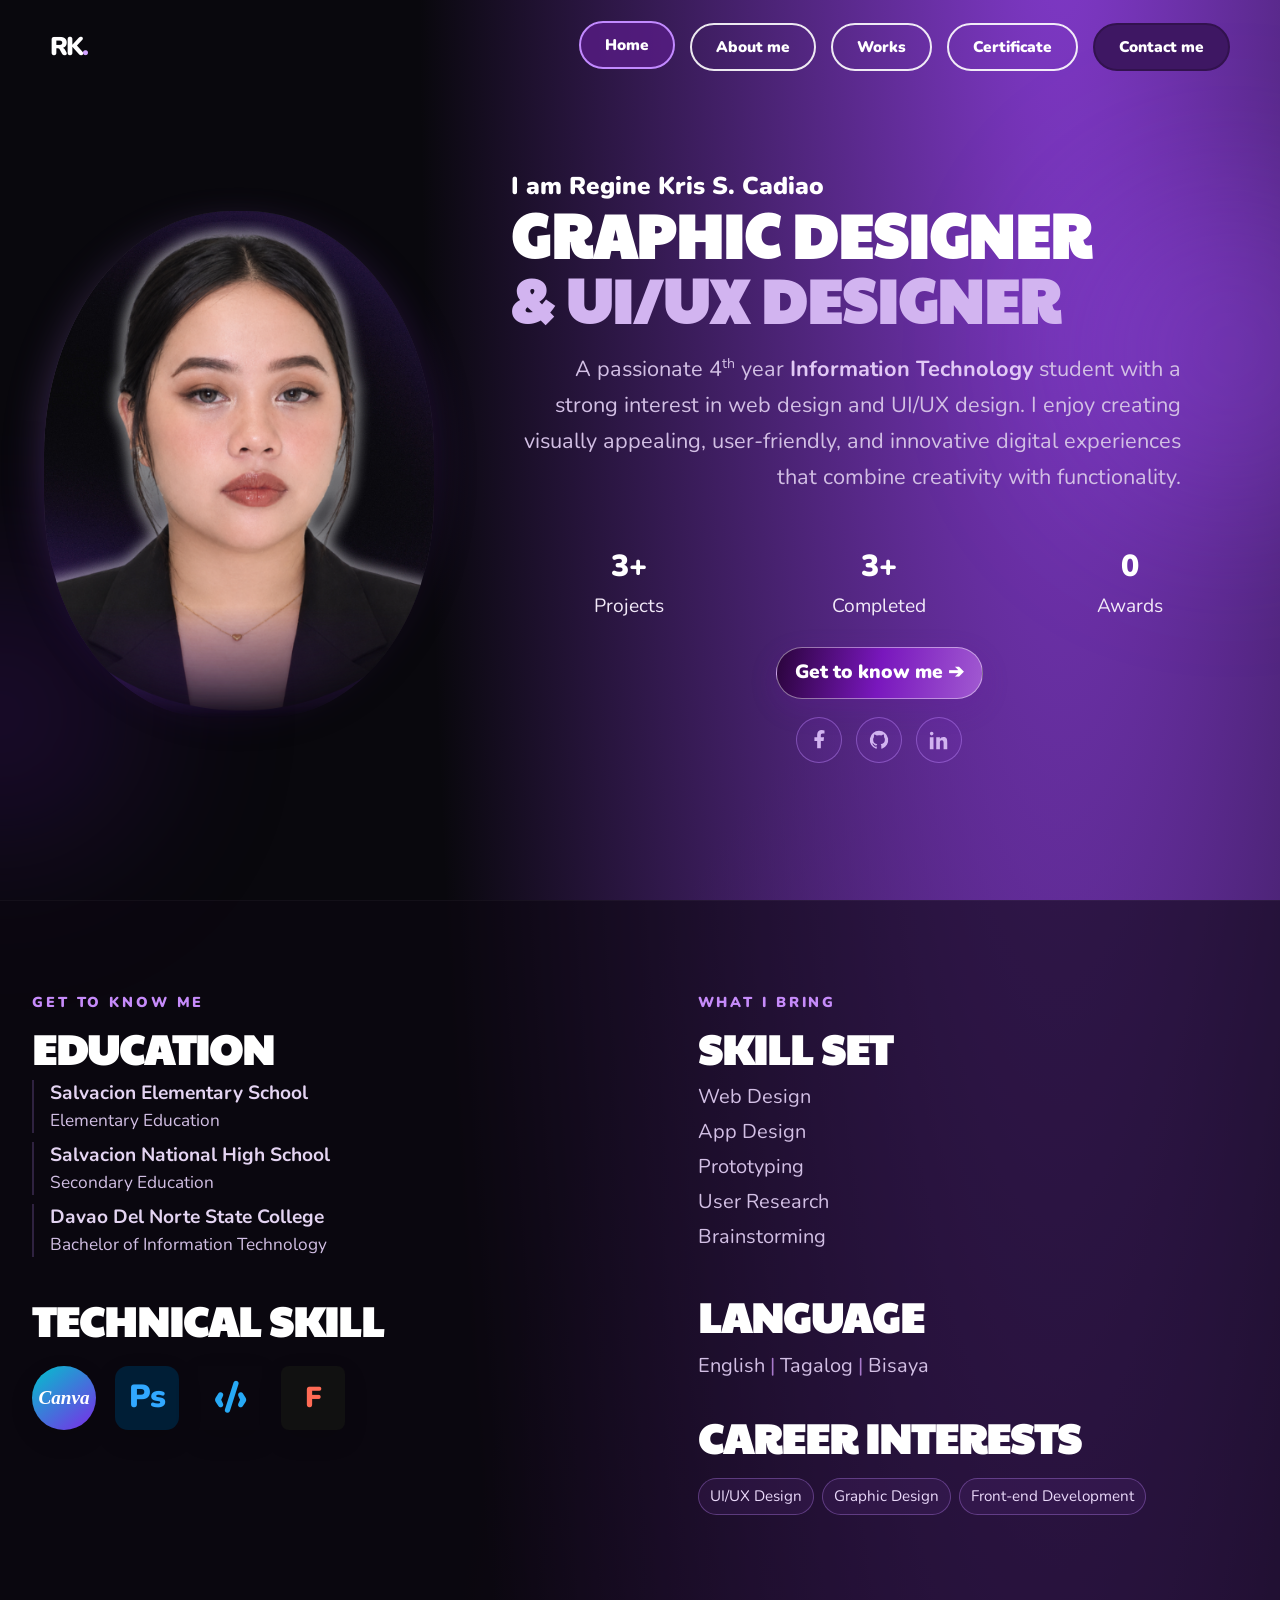
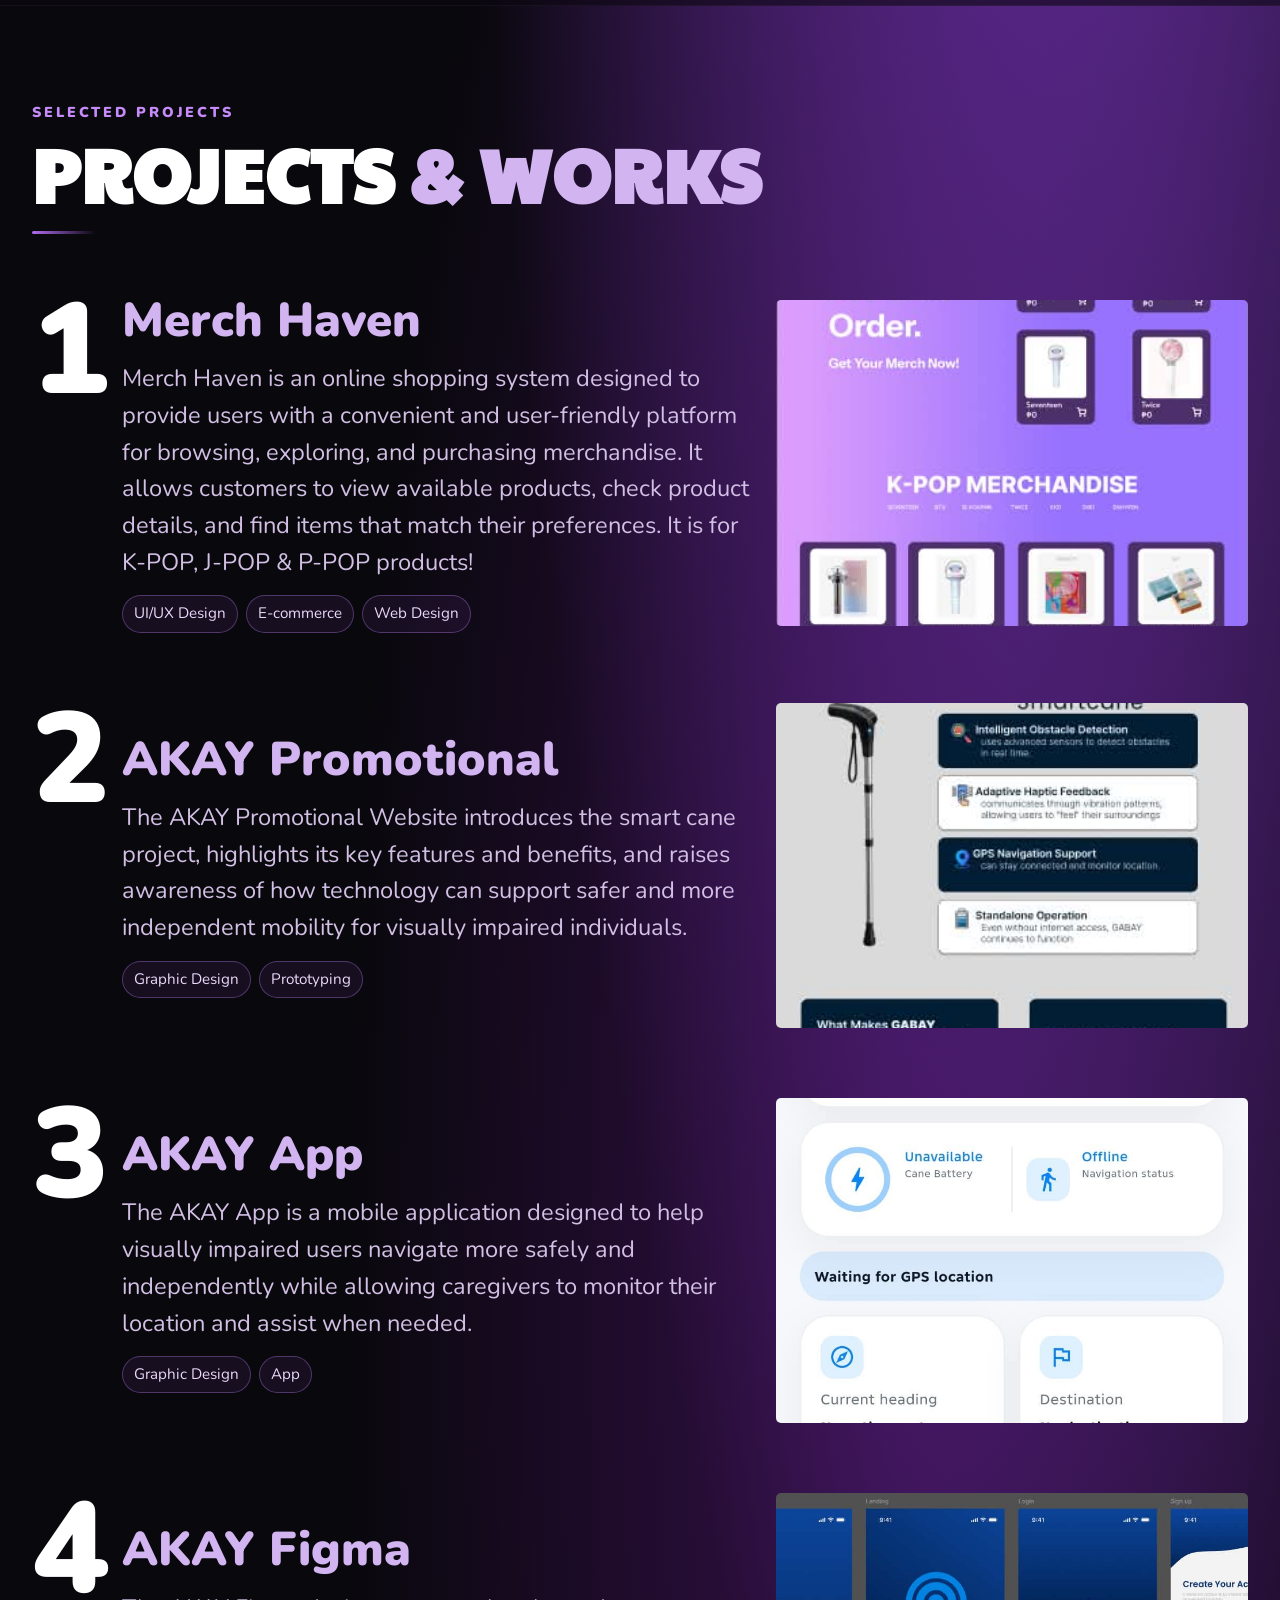
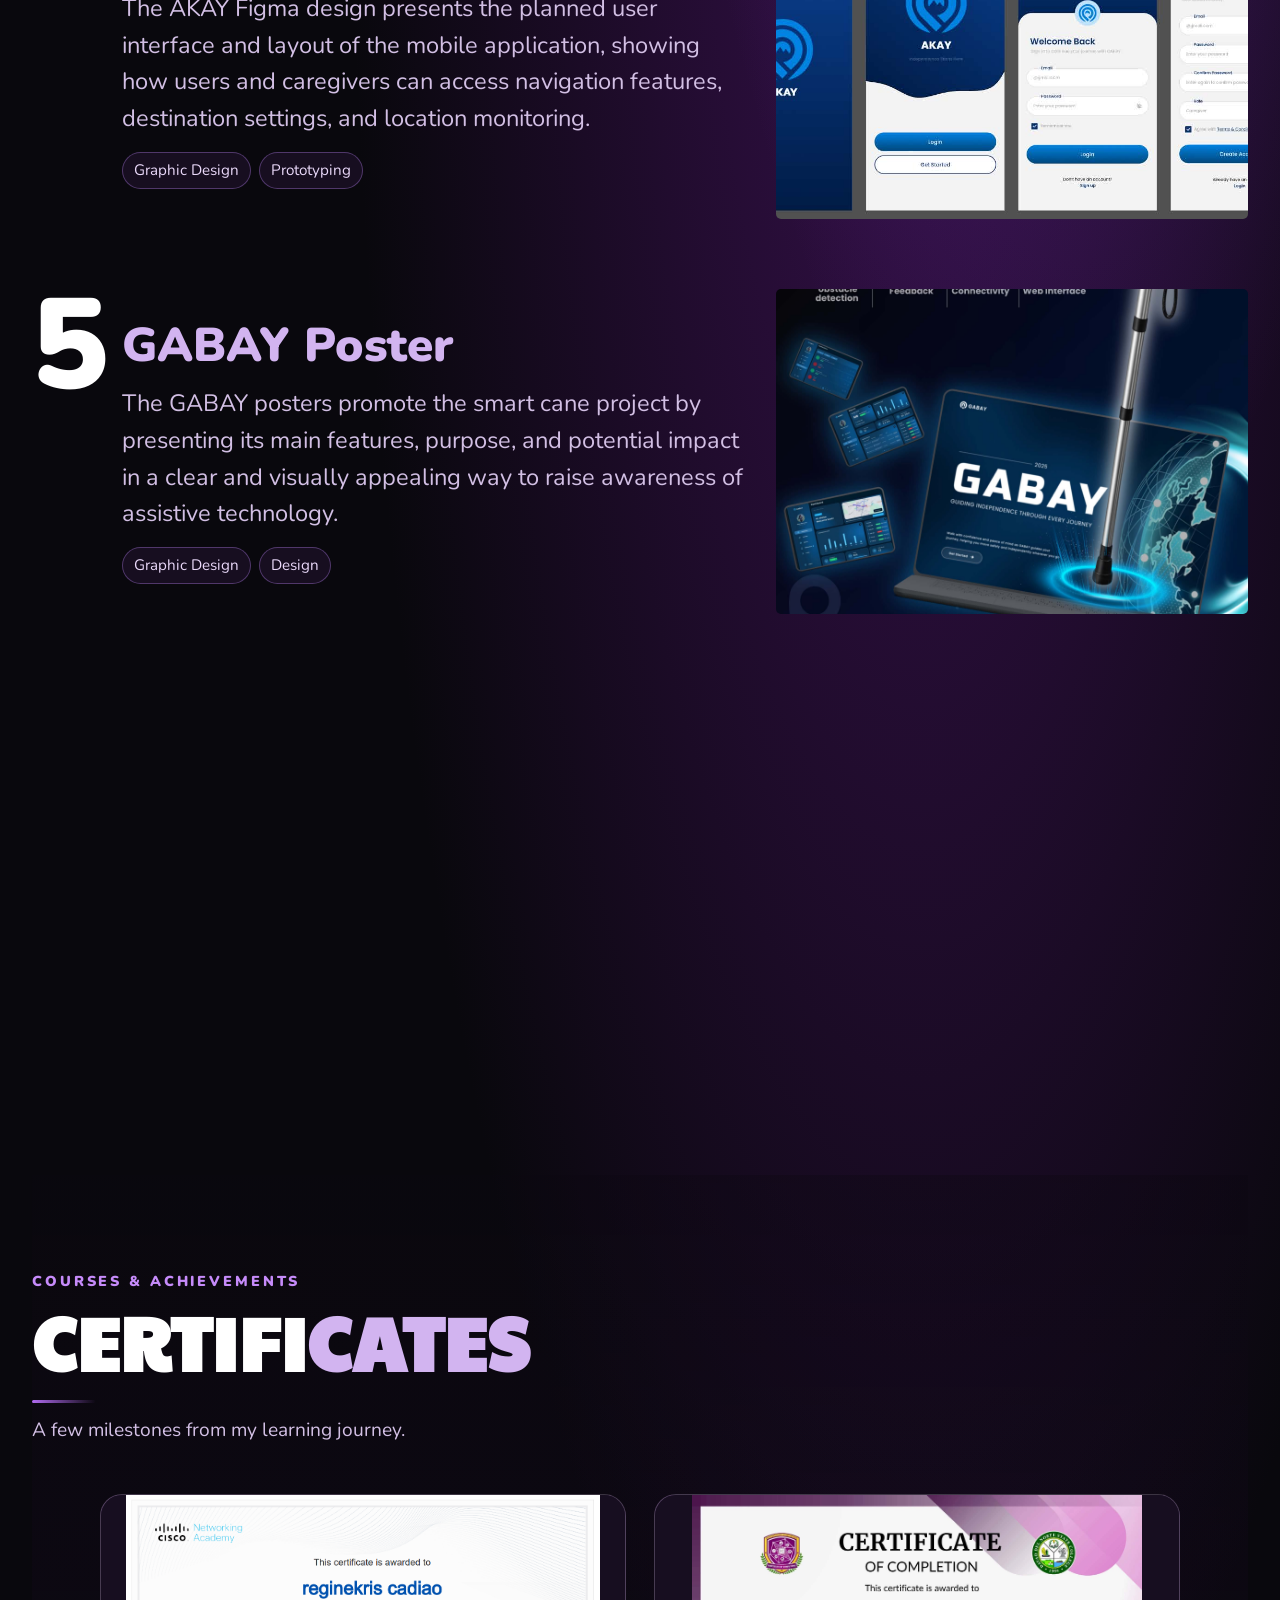
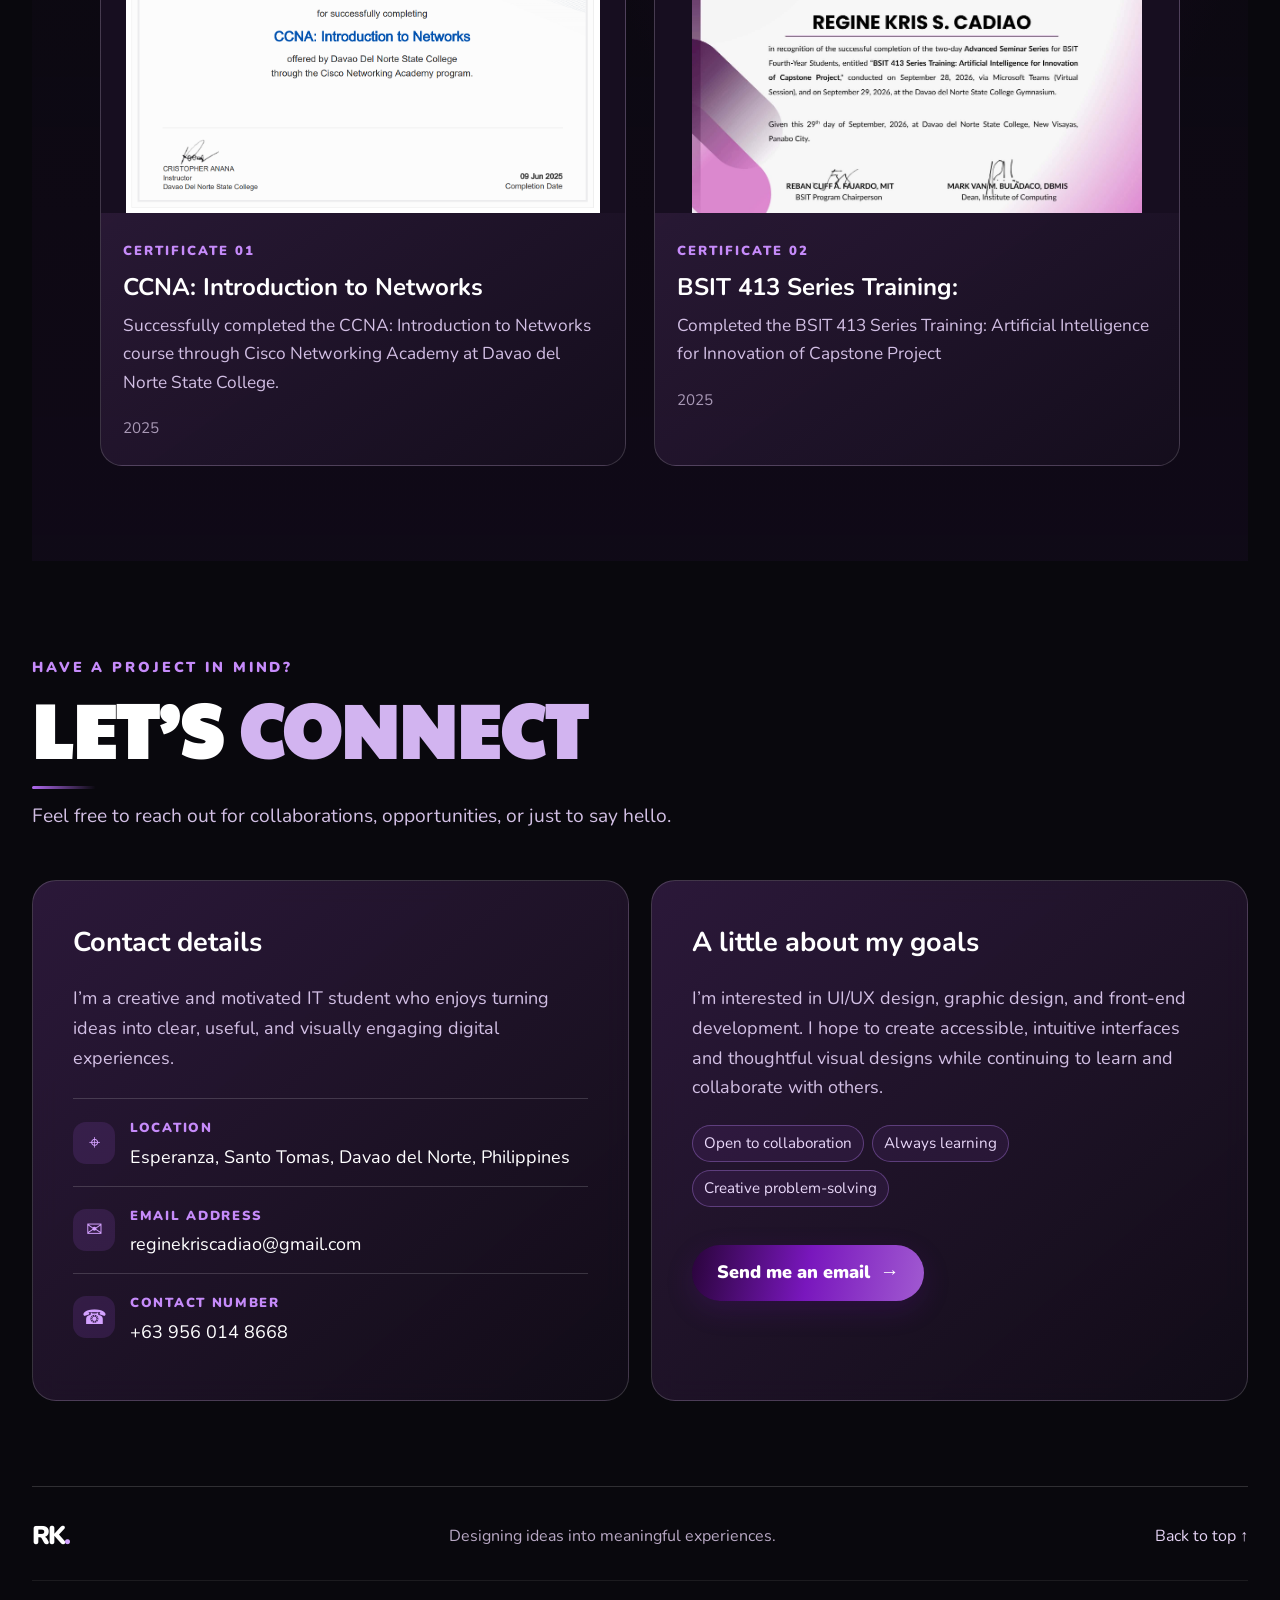
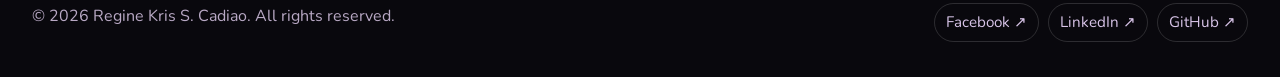
==== commit 4ccf5531: "Restore homepage contact section before footer" ====
--- a/index.html
+++ b/index.html
@@ -130,6 +130,25 @@
       </div>
     </section>
 
+    <!-- CONTACT -->
+    <section class="contact-section section" id="contact">
+      <div class="section-title reveal"><p class="eyebrow">HAVE A PROJECT IN MIND?</p><h2>LET’S <span>CONNECT</span></h2><p class="section-subtitle">Feel free to reach out for collaborations, opportunities, or just to say hello.</p></div>
+      <div class="contact-grid">
+        <div class="contact-details glass-card reveal">
+          <h3>Contact details</h3>
+          <p class="contact-intro">I’m a creative and motivated IT student who enjoys turning ideas into clear, useful, and visually engaging digital experiences.</p>
+          <div class="contact-item"><span class="contact-icon">⌖</span><div><small>LOCATION</small><p>Esperanza, Santo Tomas, Davao del Norte, Philippines</p></div></div>
+          <div class="contact-item"><span class="contact-icon">✉</span><div><small>EMAIL ADDRESS</small><p><a href="mailto:reginekriscadiao@gmail.com">reginekriscadiao@gmail.com</a></p></div></div>
+          <div class="contact-item"><span class="contact-icon">☎</span><div><small>CONTACT NUMBER</small><p>+63 956 014 8668</p></div></div>
+        </div>
+        <div class="contact-details glass-card reveal">
+          <h3>A little about my goals</h3>
+          <p>I’m interested in UI/UX design, graphic design, and front-end development. I hope to create accessible, intuitive interfaces and thoughtful visual designs while continuing to learn and collaborate with others.</p>
+          <div class="interest-tags contact-tags"><span>Open to collaboration</span><span>Always learning</span><span>Creative problem-solving</span></div>
+          <a class="primary-button" href="mailto:reginekriscadiao@gmail.com">Send me an email <span>→</span></a>
+        </div>
+      </div>
+    </section>
   </main>
 
   <footer class="site-footer">
